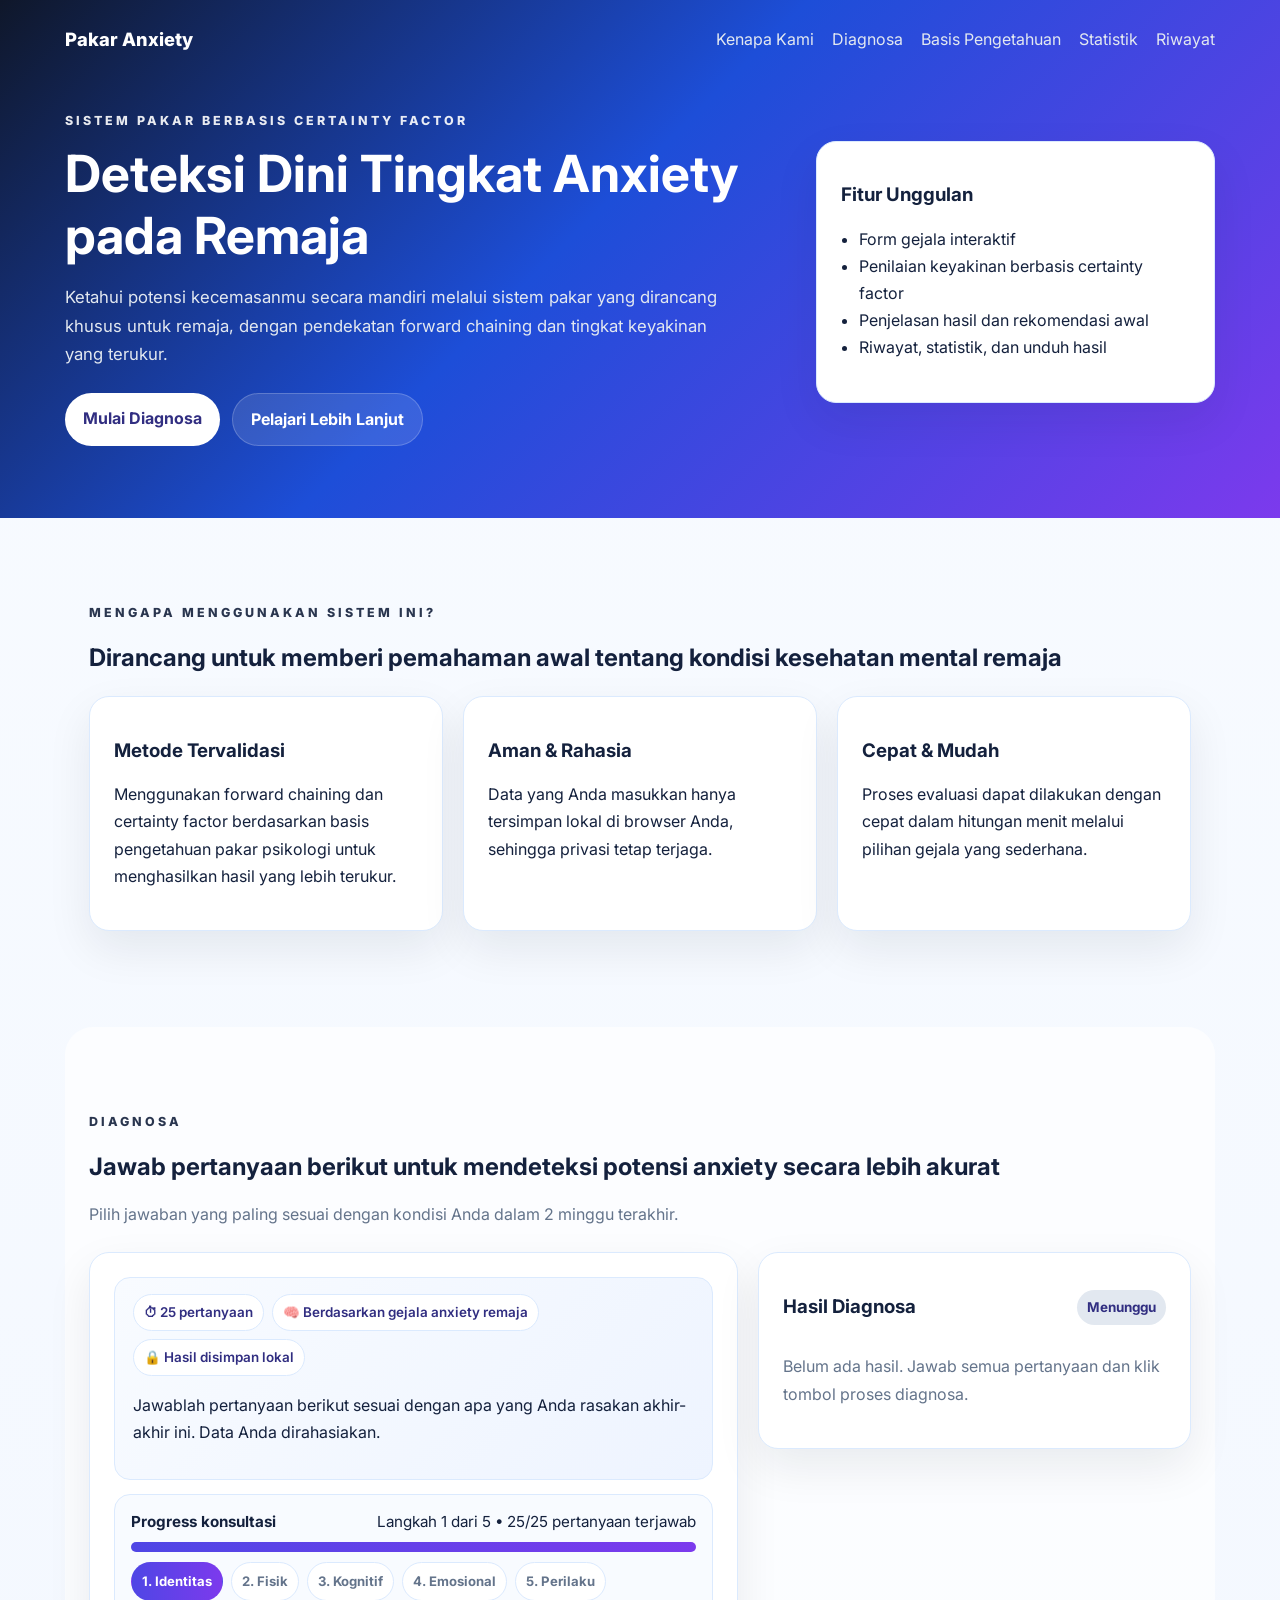
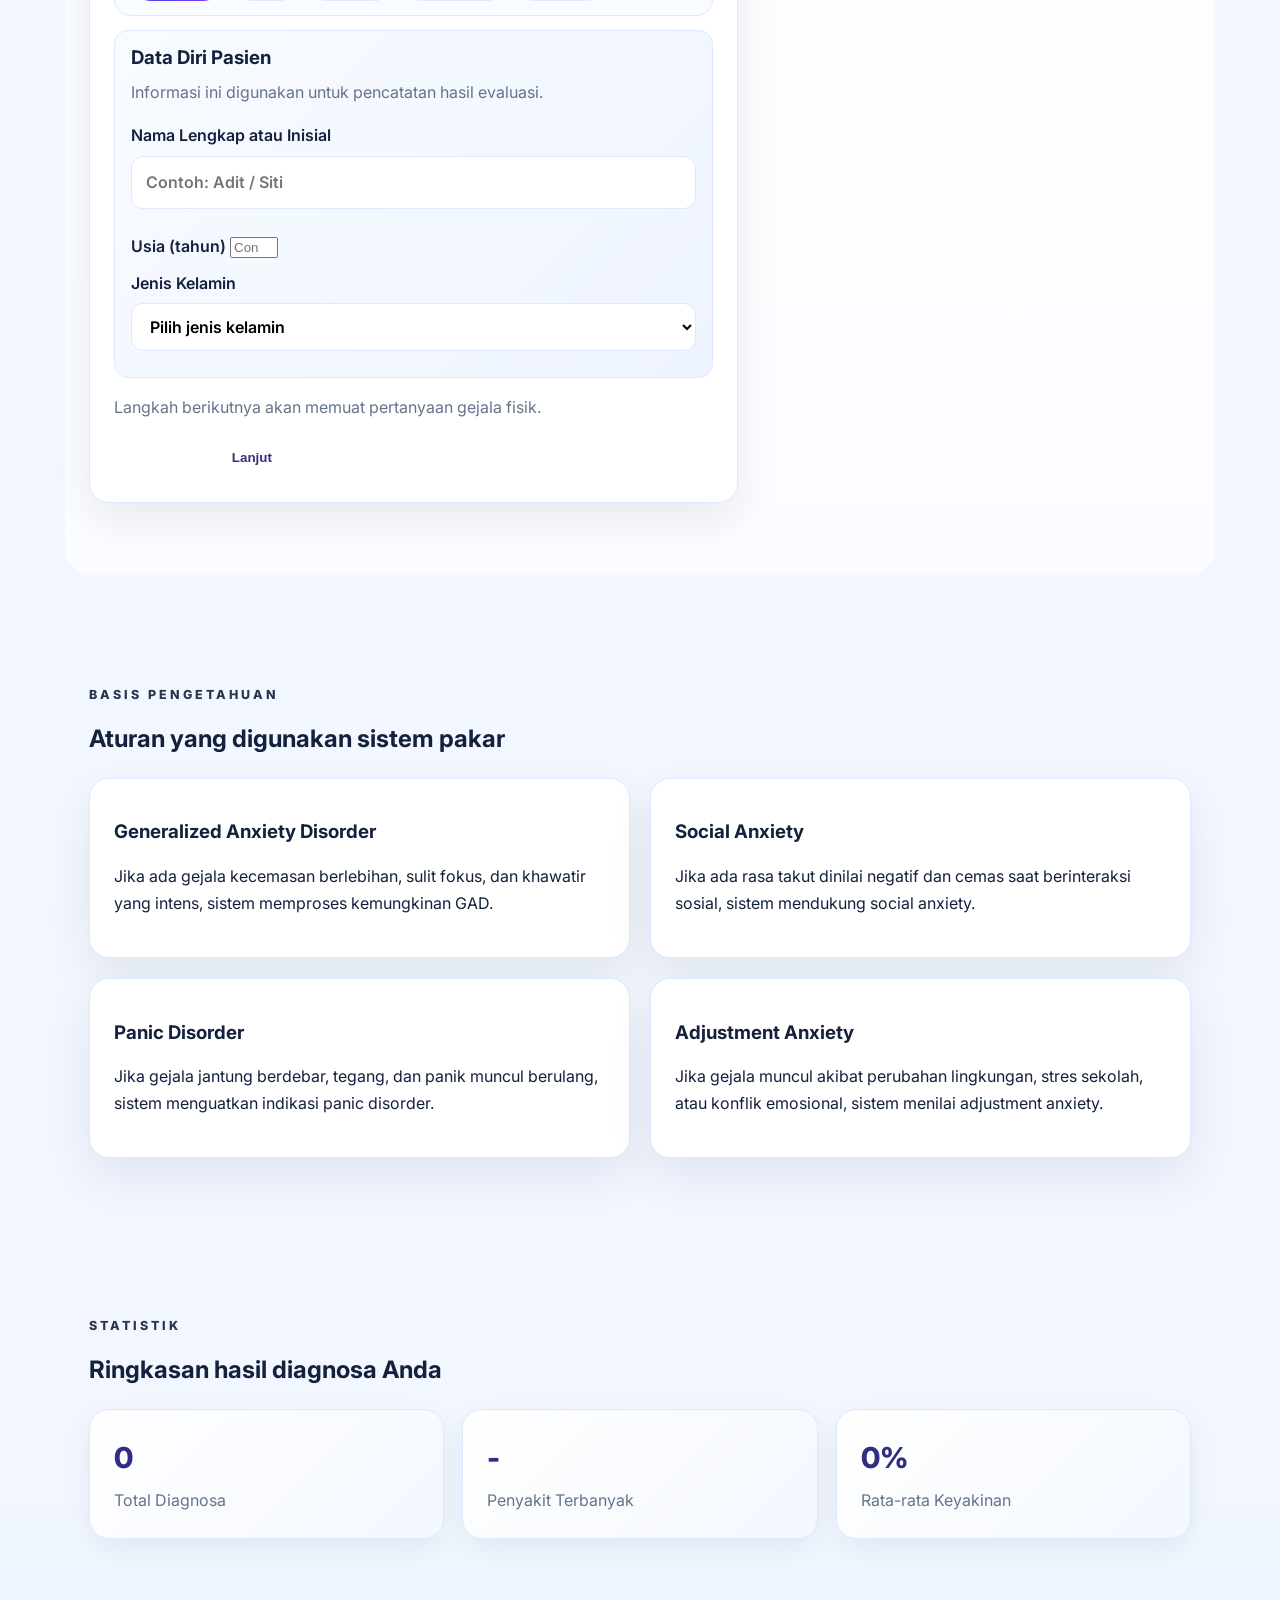
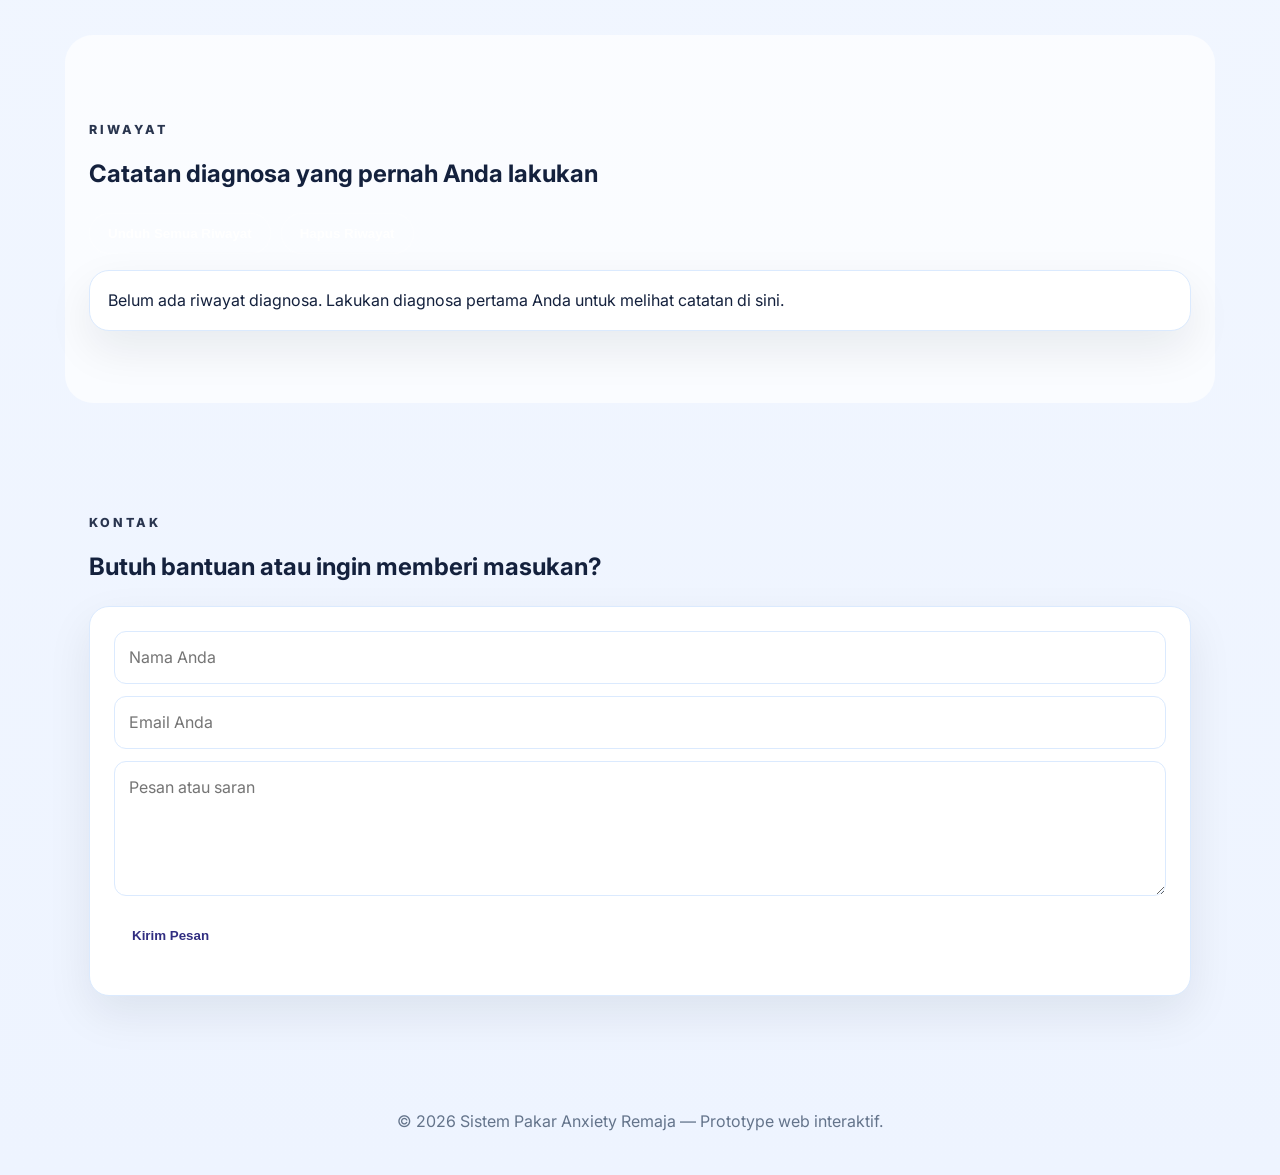
==== index.html @ 7551c137 "Initial commit for anxiety expert system" ====
<!DOCTYPE html>
<html lang="id">
  <head>
    <meta charset="UTF-8" />
    <meta name="viewport" content="width=device-width, initial-scale=1.0" />
    <title>Deteksi Dini Tingkat Anxiety pada Remaja</title>
    <meta name="description" content="Sistem pakar untuk mendeteksi dini tingkat anxiety pada remaja dengan metode certainty factor dan forward chaining." />
    <link rel="preconnect" href="https://fonts.googleapis.com" />
    <link rel="preconnect" href="https://fonts.gstatic.com" crossorigin />
    <link href="https://fonts.googleapis.com/css2?family=Inter:wght@400;500;600;700;800&display=swap" rel="stylesheet" />
    <link rel="stylesheet" href="styles.css" />
  </head>
  <body>
    <header class="hero">
      <nav class="navbar">
        <a href="#home" class="brand">Pakar Anxiety</a>
        <div class="nav-links">
          <a href="#about">Kenapa Kami</a>
          <a href="#diagnosis">Diagnosa</a>
          <a href="#knowledge">Basis Pengetahuan</a>
          <a href="#statistics">Statistik</a>
          <a href="#history">Riwayat</a>
        </div>
      </nav>

      <section id="home" class="hero-content">
        <div>
          <p class="eyebrow">Sistem Pakar Berbasis Certainty Factor</p>
          <h1>Deteksi Dini Tingkat Anxiety pada Remaja</h1>
          <p class="hero-text">
            Ketahui potensi kecemasanmu secara mandiri melalui sistem pakar yang dirancang khusus untuk remaja, dengan pendekatan forward chaining dan tingkat keyakinan yang terukur.
          </p>
          <div class="hero-actions">
            <a href="#diagnosis" class="btn btn-primary">Mulai Diagnosa</a>
            <a href="#knowledge" class="btn btn-secondary">Pelajari Lebih Lanjut</a>
          </div>
        </div>
        <div class="hero-card">
          <h3>Fitur Unggulan</h3>
          <ul>
            <li>Form gejala interaktif</li>
            <li>Penilaian keyakinan berbasis certainty factor</li>
            <li>Penjelasan hasil dan rekomendasi awal</li>
            <li>Riwayat, statistik, dan unduh hasil</li>
          </ul>
        </div>
      </section>
    </header>

    <main>
      <section id="about" class="section">
        <div class="section-heading">
          <p class="eyebrow">Mengapa Menggunakan Sistem Ini?</p>
          <h2>Dirancang untuk memberi pemahaman awal tentang kondisi kesehatan mental remaja</h2>
        </div>
        <div class="card-grid">
          <article class="info-card">
            <h3>Metode Tervalidasi</h3>
            <p>Menggunakan forward chaining dan certainty factor berdasarkan basis pengetahuan pakar psikologi untuk menghasilkan hasil yang lebih terukur.</p>
          </article>
          <article class="info-card">
            <h3>Aman & Rahasia</h3>
            <p>Data yang Anda masukkan hanya tersimpan lokal di browser Anda, sehingga privasi tetap terjaga.</p>
          </article>
          <article class="info-card">
            <h3>Cepat & Mudah</h3>
            <p>Proses evaluasi dapat dilakukan dengan cepat dalam hitungan menit melalui pilihan gejala yang sederhana.</p>
          </article>
        </div>
      </section>

      <section id="diagnosis" class="section alt-section">
        <div class="section-heading">
          <p class="eyebrow">Diagnosa</p>
          <h2>Jawab pertanyaan berikut untuk mendeteksi potensi anxiety secara lebih akurat</h2>
          <p class="section-subtitle">Pilih jawaban yang paling sesuai dengan kondisi Anda dalam 2 minggu terakhir.</p>
        </div>
        <div class="diagnosis-layout">
          <form id="diagnosisForm" class="diagnosis-card">
            <div class="consultation-intro">
              <div class="consultation-badges">
                <span>⏱ 25 pertanyaan</span>
                <span>🧠 Berdasarkan gejala anxiety remaja</span>
                <span>🔒 Hasil disimpan lokal</span>
              </div>
              <p>Jawablah pertanyaan berikut sesuai dengan apa yang Anda rasakan akhir-akhir ini. Data Anda dirahasiakan.</p>
            </div>

            <div class="progress-card">
              <div class="progress-head">
                <strong>Progress konsultasi</strong>
                <span id="progressLabel">Langkah 1/5 • 0/25 pertanyaan terjawab</span>
              </div>
              <div class="progress-bar">
                <div id="progressBar" class="progress-fill"></div>
              </div>
              <div class="stepper" role="tablist" aria-label="Tahap konsultasi">
                <div class="step-pill active" data-step-pill="0">1. Identitas</div>
                <div class="step-pill" data-step-pill="1">2. Fisik</div>
                <div class="step-pill" data-step-pill="2">3. Kognitif</div>
                <div class="step-pill" data-step-pill="3">4. Emosional</div>
                <div class="step-pill" data-step-pill="4">5. Perilaku</div>
              </div>
            </div>

            <div class="wizard-step active" data-step="0">
              <div class="identity-card">
                <h3>Data Diri Pasien</h3>
                <p class="section-subtitle">Informasi ini digunakan untuk pencatatan hasil evaluasi.</p>
                <label>
                  Nama Lengkap atau Inisial
                  <input type="text" id="patientName" placeholder="Contoh: Adit / Siti" required />
                </label>
                <label>
                  Usia (tahun)
                  <input type="number" id="patientAge" min="12" max="20" placeholder="Contoh: 16" required />
                </label>
                <label>
                  Jenis Kelamin
                  <select id="patientGender">
                    <option value="">Pilih jenis kelamin</option>
                    <option value="Laki-laki">Laki-laki</option>
                    <option value="Perempuan">Perempuan</option>
                    <option value="Lainnya">Lainnya</option>
                  </select>
                </label>
              </div>
              <p class="section-subtitle">Langkah berikutnya akan memuat pertanyaan gejala fisik.</p>
            </div>

            <div class="wizard-step" data-step="1">
              <div class="form-group">
                <div class="question-section">
                  <div class="step-header">
                    <h4>Bagian 1: Fisik</h4>
                    <p>Seberapa sering/yakin Anda merasakan gejala-gejala berikut?</p>
                  </div>

                  <div class="question-card">
                    <p>1. Jantung berdetak cepat atau berdebar.</p>
                    <div class="scale">
                      <label><input type="radio" name="q1" value="0" checked /> Tidak</label>
                      <label><input type="radio" name="q1" value="1" /> Sangat Tidak Yakin</label>
                      <label><input type="radio" name="q1" value="2" /> Tidak Yakin</label>
                      <label><input type="radio" name="q1" value="3" /> Yakin</label>
                      <label><input type="radio" name="q1" value="4" /> Sangat Yakin</label>
                      <label><input type="radio" name="q1" value="5" /> Pasti</label>
                    </div>
                  </div>

                  <div class="question-card">
                    <p>2. Keringat berlebih.</p>
                    <div class="scale">
                      <label><input type="radio" name="q2" value="0" checked /> Tidak</label>
                      <label><input type="radio" name="q2" value="1" /> Sangat Tidak Yakin</label>
                      <label><input type="radio" name="q2" value="2" /> Tidak Yakin</label>
                      <label><input type="radio" name="q2" value="3" /> Yakin</label>
                      <label><input type="radio" name="q2" value="4" /> Sangat Yakin</label>
                      <label><input type="radio" name="q2" value="5" /> Pasti</label>
                    </div>
                  </div>

                  <div class="question-card">
                    <p>3. Gemetar atau tremor.</p>
                    <div class="scale">
                      <label><input type="radio" name="q3" value="0" checked /> Tidak</label>
                      <label><input type="radio" name="q3" value="1" /> Sangat Tidak Yakin</label>
                      <label><input type="radio" name="q3" value="2" /> Tidak Yakin</label>
                      <label><input type="radio" name="q3" value="3" /> Yakin</label>
                      <label><input type="radio" name="q3" value="4" /> Sangat Yakin</label>
                      <label><input type="radio" name="q3" value="5" /> Pasti</label>
                    </div>
                  </div>

                  <div class="question-card">
                    <p>4. Sesak napas.</p>
                    <div class="scale">
                      <label><input type="radio" name="q4" value="0" checked /> Tidak</label>
                      <label><input type="radio" name="q4" value="1" /> Sangat Tidak Yakin</label>
                      <label><input type="radio" name="q4" value="2" /> Tidak Yakin</label>
                      <label><input type="radio" name="q4" value="3" /> Yakin</label>
                      <label><input type="radio" name="q4" value="4" /> Sangat Yakin</label>
                      <label><input type="radio" name="q4" value="5" /> Pasti</label>
                    </div>
                  </div>

                  <div class="question-card">
                    <p>5. Pusing atau sakit kepala.</p>
                    <div class="scale">
                      <label><input type="radio" name="q5" value="0" checked /> Tidak</label>
                      <label><input type="radio" name="q5" value="1" /> Sangat Tidak Yakin</label>
                      <label><input type="radio" name="q5" value="2" /> Tidak Yakin</label>
                      <label><input type="radio" name="q5" value="3" /> Yakin</label>
                      <label><input type="radio" name="q5" value="4" /> Sangat Yakin</label>
                      <label><input type="radio" name="q5" value="5" /> Pasti</label>
                    </div>
                  </div>

                  <div class="question-card">
                    <p>6. Mual atau gangguan perut.</p>
                    <div class="scale">
                      <label><input type="radio" name="q6" value="0" checked /> Tidak</label>
                      <label><input type="radio" name="q6" value="1" /> Sangat Tidak Yakin</label>
                      <label><input type="radio" name="q6" value="2" /> Tidak Yakin</label>
                      <label><input type="radio" name="q6" value="3" /> Yakin</label>
                      <label><input type="radio" name="q6" value="4" /> Sangat Yakin</label>
                      <label><input type="radio" name="q6" value="5" /> Pasti</label>
                    </div>
                  </div>

                  <div class="question-card">
                    <p>7. Otot tegang atau kaku.</p>
                    <div class="scale">
                      <label><input type="radio" name="q7" value="0" checked /> Tidak</label>
                      <label><input type="radio" name="q7" value="1" /> Sangat Tidak Yakin</label>
                      <label><input type="radio" name="q7" value="2" /> Tidak Yakin</label>
                      <label><input type="radio" name="q7" value="3" /> Yakin</label>
                      <label><input type="radio" name="q7" value="4" /> Sangat Yakin</label>
                      <label><input type="radio" name="q7" value="5" /> Pasti</label>
                    </div>
                  </div>

                  <div class="question-card">
                    <p>8. Kelelahan berlebih.</p>
                    <div class="scale">
                      <label><input type="radio" name="q8" value="0" checked /> Tidak</label>
                      <label><input type="radio" name="q8" value="1" /> Sangat Tidak Yakin</label>
                      <label><input type="radio" name="q8" value="2" /> Tidak Yakin</label>
                      <label><input type="radio" name="q8" value="3" /> Yakin</label>
                      <label><input type="radio" name="q8" value="4" /> Sangat Yakin</label>
                      <label><input type="radio" name="q8" value="5" /> Pasti</label>
                    </div>
                  </div>

                  <div class="question-card">
                    <p>9. Sulit tidur (insomnia).</p>
                    <div class="scale">
                      <label><input type="radio" name="q9" value="0" checked /> Tidak</label>
                      <label><input type="radio" name="q9" value="1" /> Sangat Tidak Yakin</label>
                      <label><input type="radio" name="q9" value="2" /> Tidak Yakin</label>
                      <label><input type="radio" name="q9" value="3" /> Yakin</label>
                      <label><input type="radio" name="q9" value="4" /> Sangat Yakin</label>
                      <label><input type="radio" name="q9" value="5" /> Pasti</label>
                    </div>
                  </div>
                </div>
              </div>
            </div>

            <div class="wizard-step" data-step="2">
              <div class="form-group">
                <div class="question-section">
                  <div class="step-header">
                    <h4>Bagian 2: Kognitif</h4>
                    <p>Seberapa sering/yakin Anda merasakan gejala-gejala berikut?</p>
                  </div>

                  <div class="question-card">
                    <p>10. Khawatir berlebihan tentang berbagai hal.</p>
                    <div class="scale">
                      <label><input type="radio" name="q10" value="0" checked /> Tidak</label>
                      <label><input type="radio" name="q10" value="1" /> Sangat Tidak Yakin</label>
                      <label><input type="radio" name="q10" value="2" /> Tidak Yakin</label>
                      <label><input type="radio" name="q10" value="3" /> Yakin</label>
                      <label><input type="radio" name="q10" value="4" /> Sangat Yakin</label>
                      <label><input type="radio" name="q10" value="5" /> Pasti</label>
                    </div>
                  </div>

                  <div class="question-card">
                    <p>11. Sulit berkonsentrasi atau pikiran kosong.</p>
                    <div class="scale">
                      <label><input type="radio" name="q11" value="0" checked /> Tidak</label>
                      <label><input type="radio" name="q11" value="1" /> Sangat Tidak Yakin</label>
                      <label><input type="radio" name="q11" value="2" /> Tidak Yakin</label>
                      <label><input type="radio" name="q11" value="3" /> Yakin</label>
                      <label><input type="radio" name="q11" value="4" /> Sangat Yakin</label>
                      <label><input type="radio" name="q11" value="5" /> Pasti</label>
                    </div>
                  </div>

                  <div class="question-card">
                    <p>12. Pikiran negatif terus-menerus.</p>
                    <div class="scale">
                      <label><input type="radio" name="q12" value="0" checked /> Tidak</label>
                      <label><input type="radio" name="q12" value="1" /> Sangat Tidak Yakin</label>
                      <label><input type="radio" name="q12" value="2" /> Tidak Yakin</label>
                      <label><input type="radio" name="q12" value="3" /> Yakin</label>
                      <label><input type="radio" name="q12" value="4" /> Sangat Yakin</label>
                      <label><input type="radio" name="q12" value="5" /> Pasti</label>
                    </div>
                  </div>

                  <div class="question-card">
                    <p>13. Takut dinilai negatif oleh orang lain.</p>
                    <div class="scale">
                      <label><input type="radio" name="q13" value="0" checked /> Tidak</label>
                      <label><input type="radio" name="q13" value="1" /> Sangat Tidak Yakin</label>
                      <label><input type="radio" name="q13" value="2" /> Tidak Yakin</label>
                      <label><input type="radio" name="q13" value="3" /> Yakin</label>
                      <label><input type="radio" name="q13" value="4" /> Sangat Yakin</label>
                      <label><input type="radio" name="q13" value="5" /> Pasti</label>
                    </div>
                  </div>

                  <div class="question-card">
                    <p>14. Takut memalukan diri sendiri di depan umum.</p>
                    <div class="scale">
                      <label><input type="radio" name="q14" value="0" checked /> Tidak</label>
                      <label><input type="radio" name="q14" value="1" /> Sangat Tidak Yakin</label>
                      <label><input type="radio" name="q14" value="2" /> Tidak Yakin</label>
                      <label><input type="radio" name="q14" value="3" /> Yakin</label>
                      <label><input type="radio" name="q14" value="4" /> Sangat Yakin</label>
                      <label><input type="radio" name="q14" value="5" /> Pasti</label>
                    </div>
                  </div>

                  <div class="question-card">
                    <p>15. Pikiran tentang bencana atau malapetaka.</p>
                    <div class="scale">
                      <label><input type="radio" name="q15" value="0" checked /> Tidak</label>
                      <label><input type="radio" name="q15" value="1" /> Sangat Tidak Yakin</label>
                      <label><input type="radio" name="q15" value="2" /> Tidak Yakin</label>
                      <label><input type="radio" name="q15" value="3" /> Yakin</label>
                      <label><input type="radio" name="q15" value="4" /> Sangat Yakin</label>
                      <label><input type="radio" name="q15" value="5" /> Pasti</label>
                    </div>
                  </div>

                  <div class="question-card">
                    <p>16. Perasaan tidak nyata atau terpisah dari lingkungan.</p>
                    <div class="scale">
                      <label><input type="radio" name="q16" value="0" checked /> Tidak</label>
                      <label><input type="radio" name="q16" value="1" /> Sangat Tidak Yakin</label>
                      <label><input type="radio" name="q16" value="2" /> Tidak Yakin</label>
                      <label><input type="radio" name="q16" value="3" /> Yakin</label>
                      <label><input type="radio" name="q16" value="4" /> Sangat Yakin</label>
                      <label><input type="radio" name="q16" value="5" /> Pasti</label>
                    </div>
                  </div>
                </div>
              </div>
            </div>

            <div class="wizard-step" data-step="3">
              <div class="form-group">
                <div class="question-section">
                  <div class="step-header">
                    <h4>Bagian 3: Emosional</h4>
                    <p>Seberapa sering/yakin Anda merasakan gejala-gejala berikut?</p>
                  </div>

                  <div class="question-card">
                    <p>17. Mudah marah atau sangat sensitif.</p>
                    <div class="scale">
                      <label><input type="radio" name="q17" value="0" checked /> Tidak</label>
                      <label><input type="radio" name="q17" value="1" /> Sangat Tidak Yakin</label>
                      <label><input type="radio" name="q17" value="2" /> Tidak Yakin</label>
                      <label><input type="radio" name="q17" value="3" /> Yakin</label>
                      <label><input type="radio" name="q17" value="4" /> Sangat Yakin</label>
                      <label><input type="radio" name="q17" value="5" /> Pasti</label>
                    </div>
                  </div>

                  <div class="question-card">
                    <p>18. Perasaan cemas yang intens secara tiba-tiba.</p>
                    <div class="scale">
                      <label><input type="radio" name="q18" value="0" checked /> Tidak</label>
                      <label><input type="radio" name="q18" value="1" /> Sangat Tidak Yakin</label>
                      <label><input type="radio" name="q18" value="2" /> Tidak Yakin</label>
                      <label><input type="radio" name="q18" value="3" /> Yakin</label>
                      <label><input type="radio" name="q18" value="4" /> Sangat Yakin</label>
                      <label><input type="radio" name="q18" value="5" /> Pasti</label>
                    </div>
                  </div>

                  <div class="question-card">
                    <p>19. Takut kehilangan kendali.</p>
                    <div class="scale">
                      <label><input type="radio" name="q19" value="0" checked /> Tidak</label>
                      <label><input type="radio" name="q19" value="1" /> Sangat Tidak Yakin</label>
                      <label><input type="radio" name="q19" value="2" /> Tidak Yakin</label>
                      <label><input type="radio" name="q19" value="3" /> Yakin</label>
                      <label><input type="radio" name="q19" value="4" /> Sangat Yakin</label>
                      <label><input type="radio" name="q19" value="5" /> Pasti</label>
                    </div>
                  </div>

                  <div class="question-card">
                    <p>20. Takut mati mendadak.</p>
                    <div class="scale">
                      <label><input type="radio" name="q20" value="0" checked /> Tidak</label>
                      <label><input type="radio" name="q20" value="1" /> Sangat Tidak Yakin</label>
                      <label><input type="radio" name="q20" value="2" /> Tidak Yakin</label>
                      <label><input type="radio" name="q20" value="3" /> Yakin</label>
                      <label><input type="radio" name="q20" value="4" /> Sangat Yakin</label>
                      <label><input type="radio" name="q20" value="5" /> Pasti</label>
                    </div>
                  </div>
                </div>
              </div>
            </div>

            <div class="wizard-step" data-step="4">
              <div class="form-group">
                <div class="question-section">
                  <div class="step-header">
                    <h4>Bagian 4: Perilaku</h4>
                    <p>Seberapa sering/yakin Anda merasakan gejala-gejala berikut?</p>
                  </div>

                  <div class="question-card">
                    <p>21. Menghindari situasi sosial.</p>
                    <div class="scale">
                      <label><input type="radio" name="q21" value="0" checked /> Tidak</label>
                      <label><input type="radio" name="q21" value="1" /> Sangat Tidak Yakin</label>
                      <label><input type="radio" name="q21" value="2" /> Tidak Yakin</label>
                      <label><input type="radio" name="q21" value="3" /> Yakin</label>
                      <label><input type="radio" name="q21" value="4" /> Sangat Yakin</label>
                      <label><input type="radio" name="q21" value="5" /> Pasti</label>
                    </div>
                  </div>

                  <div class="question-card">
                    <p>22. Menghindari objek atau situasi tertentu.</p>
                    <div class="scale">
                      <label><input type="radio" name="q22" value="0" checked /> Tidak</label>
                      <label><input type="radio" name="q22" value="1" /> Sangat Tidak Yakin</label>
                      <label><input type="radio" name="q22" value="2" /> Tidak Yakin</label>
                      <label><input type="radio" name="q22" value="3" /> Yakin</label>
                      <label><input type="radio" name="q22" value="4" /> Sangat Yakin</label>
                      <label><input type="radio" name="q22" value="5" /> Pasti</label>
                    </div>
                  </div>

                  <div class="question-card">
                    <p>23. Sulit berpisah dengan orang tua atau orang terdekat.</p>
                    <div class="scale">
                      <label><input type="radio" name="q23" value="0" checked /> Tidak</label>
                      <label><input type="radio" name="q23" value="1" /> Sangat Tidak Yakin</label>
                      <label><input type="radio" name="q23" value="2" /> Tidak Yakin</label>
                      <label><input type="radio" name="q23" value="3" /> Yakin</label>
                      <label><input type="radio" name="q23" value="4" /> Sangat Yakin</label>
                      <label><input type="radio" name="q23" value="5" /> Pasti</label>
                    </div>
                  </div>

                  <div class="question-card">
                    <p>24. Mencari jaminan atau kepastian berulang-ulang.</p>
                    <div class="scale">
                      <label><input type="radio" name="q24" value="0" checked /> Tidak</label>
                      <label><input type="radio" name="q24" value="1" /> Sangat Tidak Yakin</label>
                      <label><input type="radio" name="q24" value="2" /> Tidak Yakin</label>
                      <label><input type="radio" name="q24" value="3" /> Yakin</label>
                      <label><input type="radio" name="q24" value="4" /> Sangat Yakin</label>
                      <label><input type="radio" name="q24" value="5" /> Pasti</label>
                    </div>
                  </div>

                  <div class="question-card">
                    <p>25. Penurunan prestasi akademik.</p>
                    <div class="scale">
                      <label><input type="radio" name="q25" value="0" checked /> Tidak</label>
                      <label><input type="radio" name="q25" value="1" /> Sangat Tidak Yakin</label>
                      <label><input type="radio" name="q25" value="2" /> Tidak Yakin</label>
                      <label><input type="radio" name="q25" value="3" /> Yakin</label>
                      <label><input type="radio" name="q25" value="4" /> Sangat Yakin</label>
                      <label><input type="radio" name="q25" value="5" /> Pasti</label>
                    </div>
                  </div>
                </div>
              </div>
            </div>

            <div class="wizard-nav form-actions">
              <button type="button" id="prevStepBtn" class="btn btn-secondary">Kembali</button>
              <button type="button" id="nextStepBtn" class="btn btn-primary">Lanjut</button>
              <button type="submit" id="submitStepBtn" class="btn btn-primary wizard-submit">Selesai & Lihat Hasil</button>
              <button type="button" id="resetFormBtn" class="btn btn-secondary">Reset Konsultasi</button>
            </div>
          </form>

          <div id="resultPanel" class="result-card">
            <div class="result-card-header">
              <h3>Hasil Diagnosa</h3>
              <span id="resultBadge" class="status-badge">Menunggu</span>
            </div>
            <div id="resultContent">
              <p class="result-placeholder">Belum ada hasil. Jawab semua pertanyaan dan klik tombol proses diagnosa.</p>
            </div>
          </div>
        </div>
      </section>

      <section id="knowledge" class="section">
        <div class="section-heading">
          <p class="eyebrow">Basis Pengetahuan</p>
          <h2>Aturan yang digunakan sistem pakar</h2>
        </div>
        <div class="rules-list">
          <article class="rule-card">
            <h3>Generalized Anxiety Disorder</h3>
            <p>Jika ada gejala kecemasan berlebihan, sulit fokus, dan khawatir yang intens, sistem memproses kemungkinan GAD.</p>
          </article>
          <article class="rule-card">
            <h3>Social Anxiety</h3>
            <p>Jika ada rasa takut dinilai negatif dan cemas saat berinteraksi sosial, sistem mendukung social anxiety.</p>
          </article>
          <article class="rule-card">
            <h3>Panic Disorder</h3>
            <p>Jika gejala jantung berdebar, tegang, dan panik muncul berulang, sistem menguatkan indikasi panic disorder.</p>
          </article>
          <article class="rule-card">
            <h3>Adjustment Anxiety</h3>
            <p>Jika gejala muncul akibat perubahan lingkungan, stres sekolah, atau konflik emosional, sistem menilai adjustment anxiety.</p>
          </article>
        </div>
      </section>

      <section id="statistics" class="section">
        <div class="section-heading">
          <p class="eyebrow">Statistik</p>
          <h2>Ringkasan hasil diagnosa Anda</h2>
        </div>
        <div class="stats-grid">
          <div class="stat-card">
            <div id="totalDiagnoses" class="stat-number">0</div>
            <div class="stat-label">Total Diagnosa</div>
          </div>
          <div class="stat-card">
            <div id="mostCommonDisease" class="stat-number">-</div>
            <div class="stat-label">Penyakit Terbanyak</div>
          </div>
          <div class="stat-card">
            <div id="avgScore" class="stat-number">0%</div>
            <div class="stat-label">Rata-rata Keyakinan</div>
          </div>
        </div>
      </section>

      <section id="history" class="section alt-section">
        <div class="section-heading">
          <p class="eyebrow">Riwayat</p>
          <h2>Catatan diagnosa yang pernah Anda lakukan</h2>
        </div>
        <div class="history-toolbar">
          <button id="downloadAllBtn" type="button" class="btn btn-secondary">Unduh Semua Riwayat</button>
          <button id="clearHistoryBtn" type="button" class="btn btn-secondary">Hapus Riwayat</button>
        </div>
        <div id="historyList" class="history-list"></div>
      </section>

      <section id="contact" class="section">
        <div class="section-heading">
          <p class="eyebrow">Kontak</p>
          <h2>Butuh bantuan atau ingin memberi masukan?</h2>
        </div>
        <form id="contactForm" class="contact-card">
          <input type="text" placeholder="Nama Anda" required />
          <input type="email" placeholder="Email Anda" required />
          <textarea rows="4" placeholder="Pesan atau saran" required></textarea>
          <button type="submit" class="btn btn-primary">Kirim Pesan</button>
          <p id="contactMessage" class="contact-message"></p>
        </form>
      </section>
    </main>

    <footer class="footer">
      <p>© 2026 Sistem Pakar Anxiety Remaja — Prototype web interaktif.</p>
    </footer>

    <script src="script.js"></script>
  </body>
</html>
---- styles.css ----
:root {
  --bg: #f4f8ff;
  --surface: #ffffff;
  --text: #14213d;
  --muted: #64748b;
  --primary: #4f46e5;
  --primary-dark: #312e81;
  --accent: #7c3aed;
  --border: #dbeafe;
  --success: #0f766e;
}

* { box-sizing: border-box; }
body {
  margin: 0;
  font-family: 'Inter', sans-serif;
  background: linear-gradient(180deg, #f8fbff 0%, #eef4ff 100%);
  color: var(--text);
  line-height: 1.7;
}
a { text-decoration: none; color: inherit; }

.hero {
  background: linear-gradient(135deg, #0f172a 0%, #1d4ed8 45%, #7c3aed 100%);
  color: white;
  padding: 24px 24px 72px;
}
.navbar {
  display: flex;
  justify-content: space-between;
  align-items: center;
  max-width: 1150px;
  margin: 0 auto 42px;
}
.brand { font-size: 1.15rem; font-weight: 800; }
.nav-links { display: flex; gap: 18px; color: #e2e8f0; flex-wrap: wrap; }

.hero-content {
  display: grid;
  grid-template-columns: 1.55fr 0.85fr;
  gap: 24px;
  max-width: 1150px;
  margin: 0 auto;
  align-items: center;
}
.eyebrow {
  text-transform: uppercase;
  letter-spacing: 0.24em;
  font-size: 0.78rem;
  font-weight: 800;
  opacity: 0.9;
}
h1, h2, h3 { line-height: 1.2; }
h1 { font-size: clamp(2rem, 4vw, 3.2rem); margin: 8px 0 16px; }
.hero-text { font-size: 1.05rem; max-width: 680px; color: #e2e8f0; }
.hero-actions { display: flex; gap: 12px; margin-top: 24px; flex-wrap: wrap; }
.btn {
  display: inline-block;
  padding: 12px 18px;
  border-radius: 999px;
  font-weight: 700;
  cursor: pointer;
  border: none;
  transition: transform 0.2s ease, box-shadow 0.2s ease;
}
.btn:hover { transform: translateY(-2px); }
.btn-primary { background: white; color: var(--primary-dark); }
.btn-secondary { background: rgba(255,255,255,0.12); color: white; border: 1px solid rgba(255,255,255,0.2); }

.hero-card, .info-card, .rule-card, .diagnosis-card, .result-card, .contact-card, .history-item {
  background: var(--surface);
  border-radius: 20px;
  box-shadow: 0 18px 45px rgba(15, 23, 42, 0.08);
  border: 1px solid var(--border);
}
.hero-card { padding: 24px; color: var(--text); }
.hero-card ul { padding-left: 18px; }

.section { max-width: 1150px; margin: 0 auto; padding: 72px 24px; }
.alt-section { background: rgba(255,255,255,0.7); border-radius: 28px; margin: 24px auto; }
.section-heading { margin-bottom: 24px; }
.section-subtitle { color: var(--muted); margin-top: 6px; }
.card-grid { display: grid; grid-template-columns: repeat(3, minmax(0, 1fr)); gap: 20px; }
.info-card, .rule-card { padding: 24px; }
.rules-list { display: grid; grid-template-columns: repeat(2, minmax(0, 1fr)); gap: 20px; }
.diagnosis-layout { display: grid; grid-template-columns: 1.2fr 0.8fr; gap: 20px; align-items: start; }
.diagnosis-card, .result-card, .contact-card { padding: 24px; }
.form-group { display: grid; gap: 14px; margin-bottom: 18px; }
.identity-card {
  padding: 16px;
  border: 1px solid var(--border);
  border-radius: 14px;
  background: linear-gradient(135deg, #f8fbff, #eef4ff);
  margin-bottom: 16px;
}

.identity-card h3 {
  margin-top: 0;
  margin-bottom: 10px;
}

.identity-card label {
  display: block;
  font-weight: 600;
  margin-bottom: 10px;
}

.identity-card input,
.identity-card select {
  margin-top: 6px;
  margin-bottom: 0;
}

.identity-card select {
  width: 100%;
  border: 1px solid var(--border);
  border-radius: 12px;
  padding: 12px 14px;
  font: inherit;
  background: white;
}

.step-header {
  margin-bottom: 10px;
}

.step-header h4 {
  margin: 0 0 4px;
}

.step-header p {
  margin: 0;
  color: var(--muted);
}

.consultation-intro {
  padding: 16px 18px;
  border-radius: 16px;
  background: linear-gradient(135deg, #f8fbff, #eef4ff);
  border: 1px solid var(--border);
  margin-bottom: 14px;
}
.consultation-badges {
  display: flex;
  flex-wrap: wrap;
  gap: 8px;
  margin-bottom: 8px;
}
.consultation-badges span {
  padding: 6px 10px;
  border-radius: 999px;
  background: white;
  border: 1px solid var(--border);
  font-size: 0.84rem;
  font-weight: 600;
  color: var(--primary-dark);
}
.progress-card {
  padding: 14px 16px;
  border-radius: 16px;
  background: #f8fbff;
  border: 1px solid var(--border);
  margin-bottom: 14px;
}
.progress-head {
  display: flex;
  justify-content: space-between;
  gap: 12px;
  margin-bottom: 8px;
  font-size: 0.95rem;
}
.progress-bar {
  width: 100%;
  height: 10px;
  background: #e2e8f0;
  border-radius: 999px;
  overflow: hidden;
}
.progress-fill {
  width: 0%;
  height: 100%;
  background: linear-gradient(90deg, var(--primary), var(--accent));
  transition: width 0.2s ease;
}
.stepper {
  display: flex;
  flex-wrap: wrap;
  gap: 8px;
  margin-top: 10px;
}
.step-pill {
  padding: 7px 10px;
  border-radius: 999px;
  background: white;
  border: 1px solid var(--border);
  font-size: 0.82rem;
  font-weight: 700;
  color: var(--muted);
}
.step-pill.active {
  background: linear-gradient(90deg, var(--primary), var(--accent));
  color: white;
  border-color: transparent;
}
.wizard-step {
  display: none;
}
.wizard-step.active {
  display: block;
}
.wizard-nav {
  display: flex;
  gap: 10px;
  flex-wrap: wrap;
  margin-top: 16px;
}
.wizard-submit {
  display: none;
}
.wizard-submit.active {
  display: inline-block;
}
.question-section {
  padding: 14px 0 6px;
}
.question-section h4 {
  margin: 0 0 6px;
  color: var(--primary-dark);
}
.question-section > p {
  margin: 0 0 12px;
  color: var(--muted);
}
.question-card {
  padding: 14px 14px 12px;
  border: 1px solid var(--border);
  border-radius: 14px;
  background: #f8fbff;
  margin-bottom: 12px;
}
.question-card p { margin: 0 0 10px; font-weight: 600; }
.scale { display: flex; flex-wrap: wrap; gap: 8px; }
.form-actions { display: flex; gap: 10px; flex-wrap: wrap; margin-top: 6px; }
.scale label {
  display: flex;
  align-items: center;
  gap: 6px;
  padding: 8px 10px;
  border-radius: 999px;
  background: white;
  border: 1px solid var(--border);
  font-size: 0.95rem;
}
input[type='text'], input[type='email'], textarea {
  width: 100%;
  border: 1px solid var(--border);
  border-radius: 12px;
  padding: 12px 14px;
  font: inherit;
  margin-bottom: 12px;
}
.result-card-header {
  display: flex;
  justify-content: space-between;
  align-items: center;
  gap: 12px;
  margin-bottom: 12px;
}
.result-summary {
  background: linear-gradient(135deg, #f8fbff, #eef4ff);
  border: 1px solid var(--border);
  border-radius: 16px;
  padding: 16px;
  margin-bottom: 14px;
}
.result-highlight {
  display: flex;
  justify-content: space-between;
  gap: 12px;
  align-items: center;
  margin-bottom: 12px;
}
.result-title {
  margin: 0;
  font-size: 1.05rem;
  font-weight: 800;
  color: var(--primary-dark);
}
.result-subtitle {
  margin: 4px 0 0;
  color: var(--muted);
  font-size: 0.95rem;
}
.result-metrics {
  display: grid;
  grid-template-columns: repeat(3, minmax(0, 1fr));
  gap: 10px;
}
.metric-pill {
  padding: 10px 12px;
  border-radius: 12px;
  background: white;
  border: 1px solid var(--border);
}
.metric-pill span {
  display: block;
  font-size: 0.76rem;
  text-transform: uppercase;
  letter-spacing: 0.08em;
  color: var(--muted);
  margin-bottom: 4px;
}
.metric-pill strong {
  font-size: 0.95rem;
  color: var(--primary-dark);
}
.result-section {
  margin-bottom: 14px;
}
.result-section h4 {
  margin: 0 0 8px;
  color: var(--primary-dark);
}
.result-section p {
  margin: 0;
  color: var(--text);
}
.result-meter {
  margin: 12px 0 16px;
  padding: 12px 14px;
  border-radius: 14px;
  background: white;
  border: 1px solid var(--border);
}
.result-meter-bar {
  height: 10px;
  border-radius: 999px;
  background: #e2e8f0;
  overflow: hidden;
  margin-top: 8px;
}
.result-meter-fill {
  height: 100%;
  border-radius: inherit;
  background: linear-gradient(90deg, var(--primary), var(--accent));
}
.result-recommendation {
  margin-bottom: 6px;
}
.status-badge {
  display: inline-block;
  padding: 6px 10px;
  border-radius: 999px;
  background: #e2e8f0;
  color: var(--primary-dark);
  font-size: 0.84rem;
  font-weight: 700;
}
.status-badge-warning { background: #fef3c7; color: #92400e; }
.status-badge-danger { background: #fee2e2; color: #b91c1c; }
.status-badge-success { background: #dcfce7; color: #166534; }
.result-placeholder { color: var(--muted); }
.result-title { color: var(--primary-dark); margin-bottom: 8px; }
.result-score { font-size: 1.5rem; font-weight: 800; color: var(--accent); }
.result-list, .recommendation-list { padding-left: 18px; }
.result-actions { margin-top: 16px; }
.stats-grid { display: grid; grid-template-columns: repeat(3, minmax(0, 1fr)); gap: 18px; }
.stat-card {
  padding: 24px;
  border-radius: 20px;
  background: linear-gradient(135deg, #ffffff, #f3f7ff);
  border: 1px solid var(--border);
  box-shadow: 0 12px 30px rgba(15, 23, 42, 0.06);
}
.stat-number { font-size: 1.8rem; font-weight: 800; color: var(--primary-dark); }
.stat-label { color: var(--muted); margin-top: 4px; }
.history-toolbar { display: flex; gap: 10px; flex-wrap: wrap; margin-bottom: 16px; }
.history-list { display: grid; gap: 12px; }
.history-item { padding: 16px 18px; }
.history-item strong { color: var(--primary-dark); }
.history-meta { display: flex; justify-content: space-between; gap: 12px; flex-wrap: wrap; margin-bottom: 6px; }
.history-actions { margin-top: 10px; }
.btn-small { padding: 8px 12px; font-size: 0.92rem; }
.contact-message { margin-top: 12px; color: var(--success); font-weight: 700; }
.footer { text-align: center; padding: 24px; color: var(--muted); }

@media (max-width: 860px) {
  .hero-content, .diagnosis-layout, .card-grid, .rules-list, .stats-grid { grid-template-columns: 1fr; }
  .navbar { flex-direction: column; gap: 12px; }
}
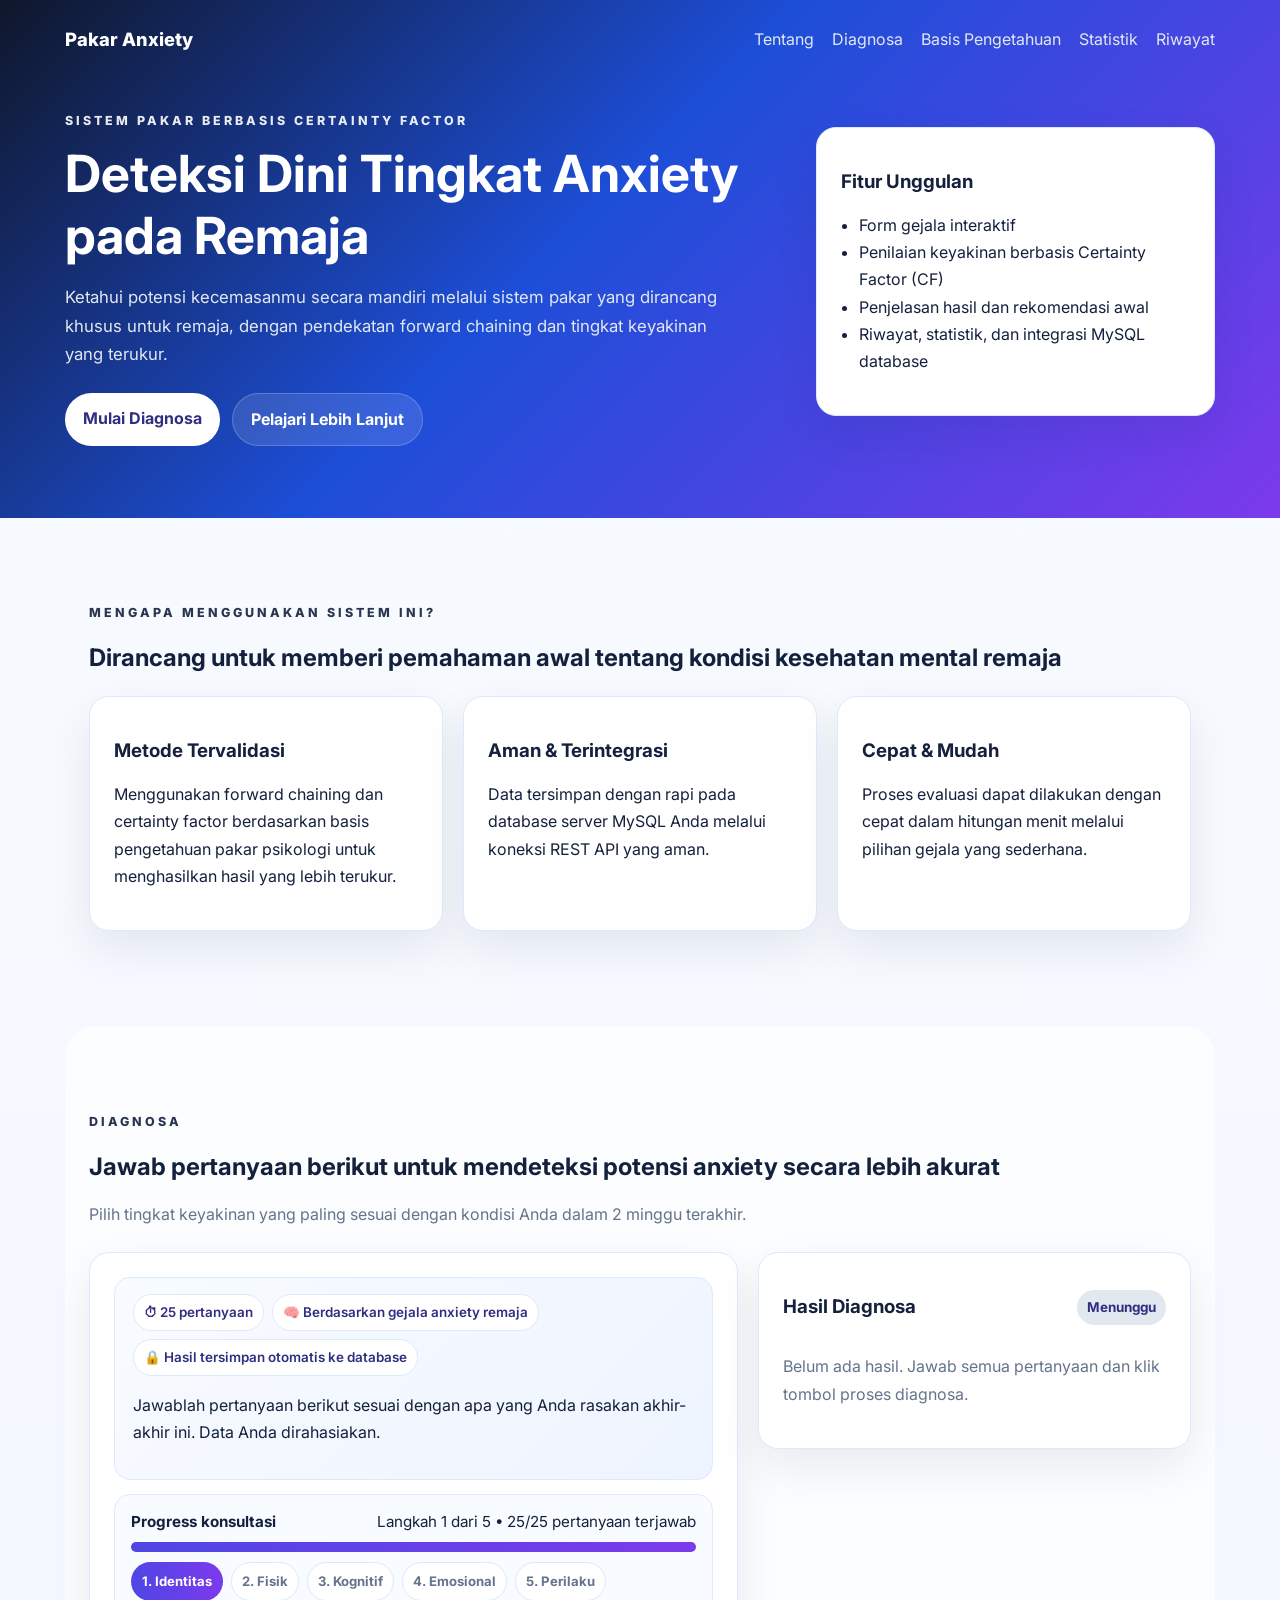
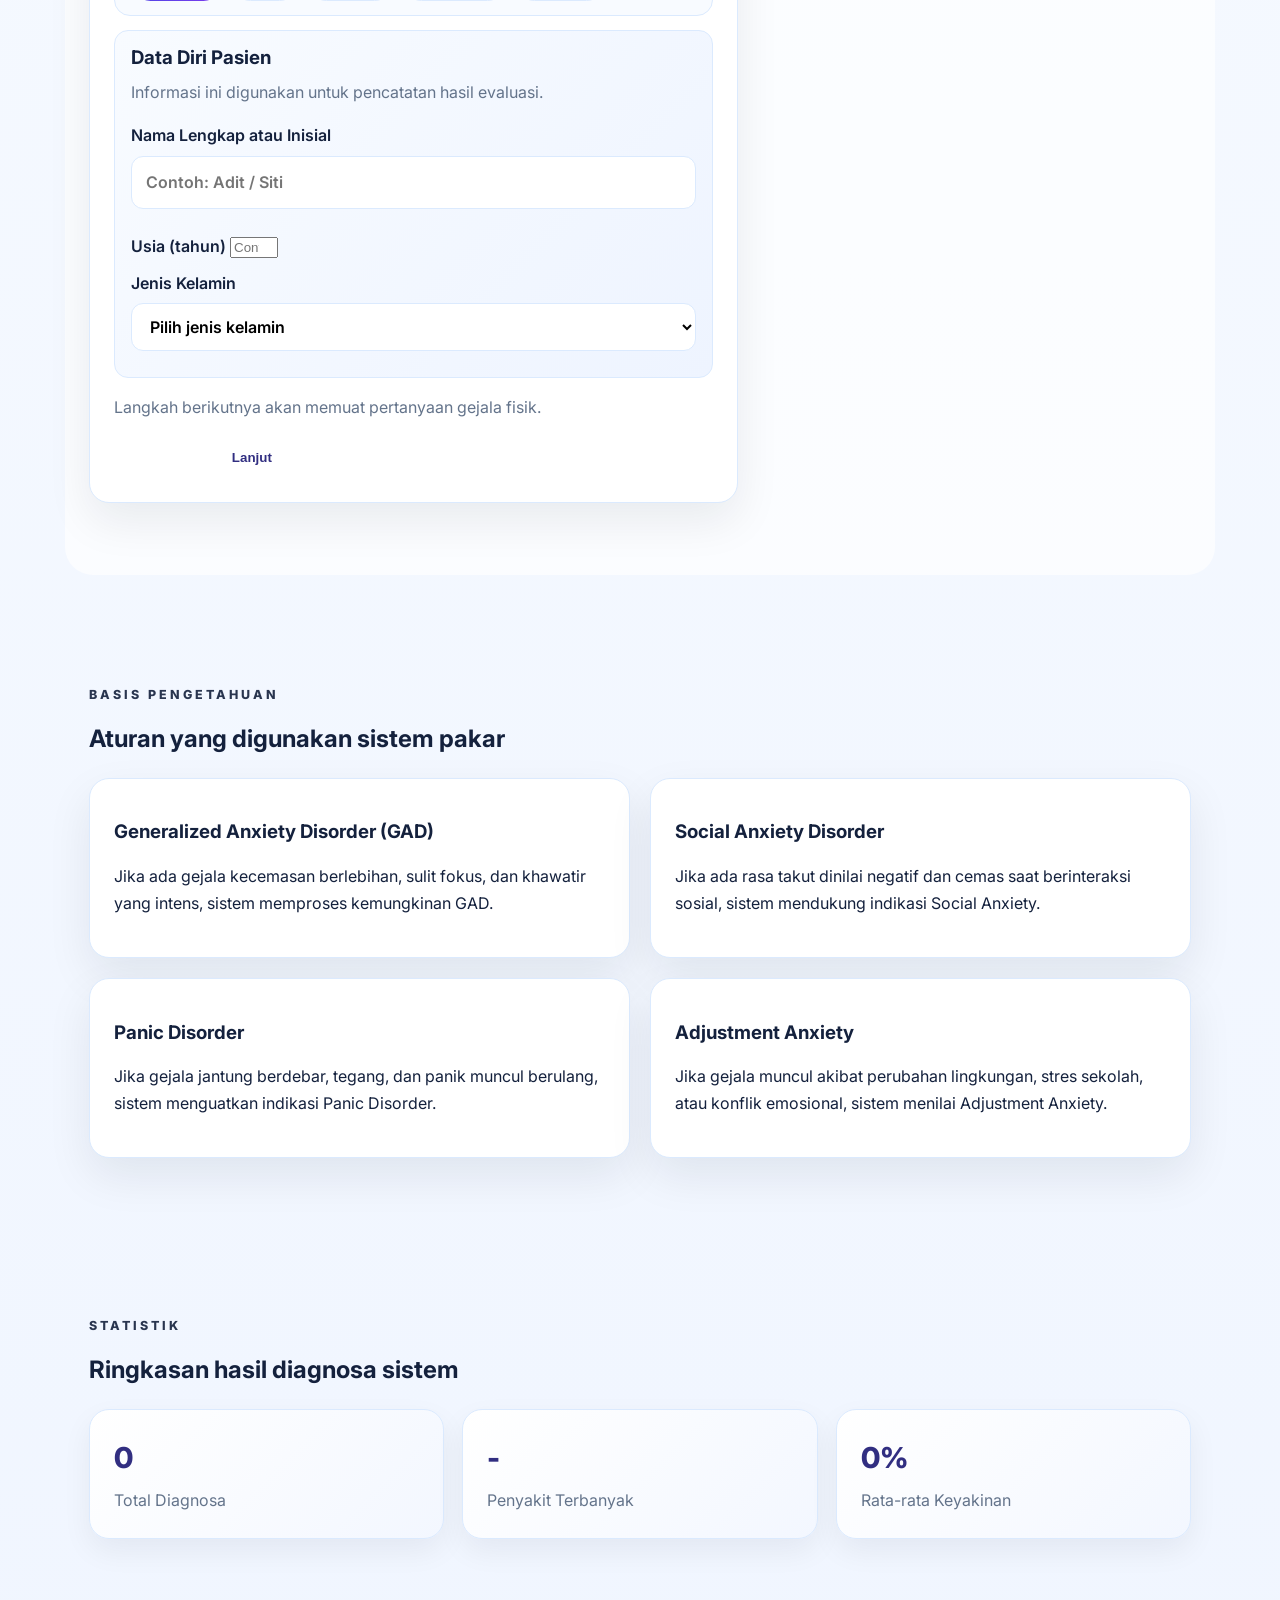
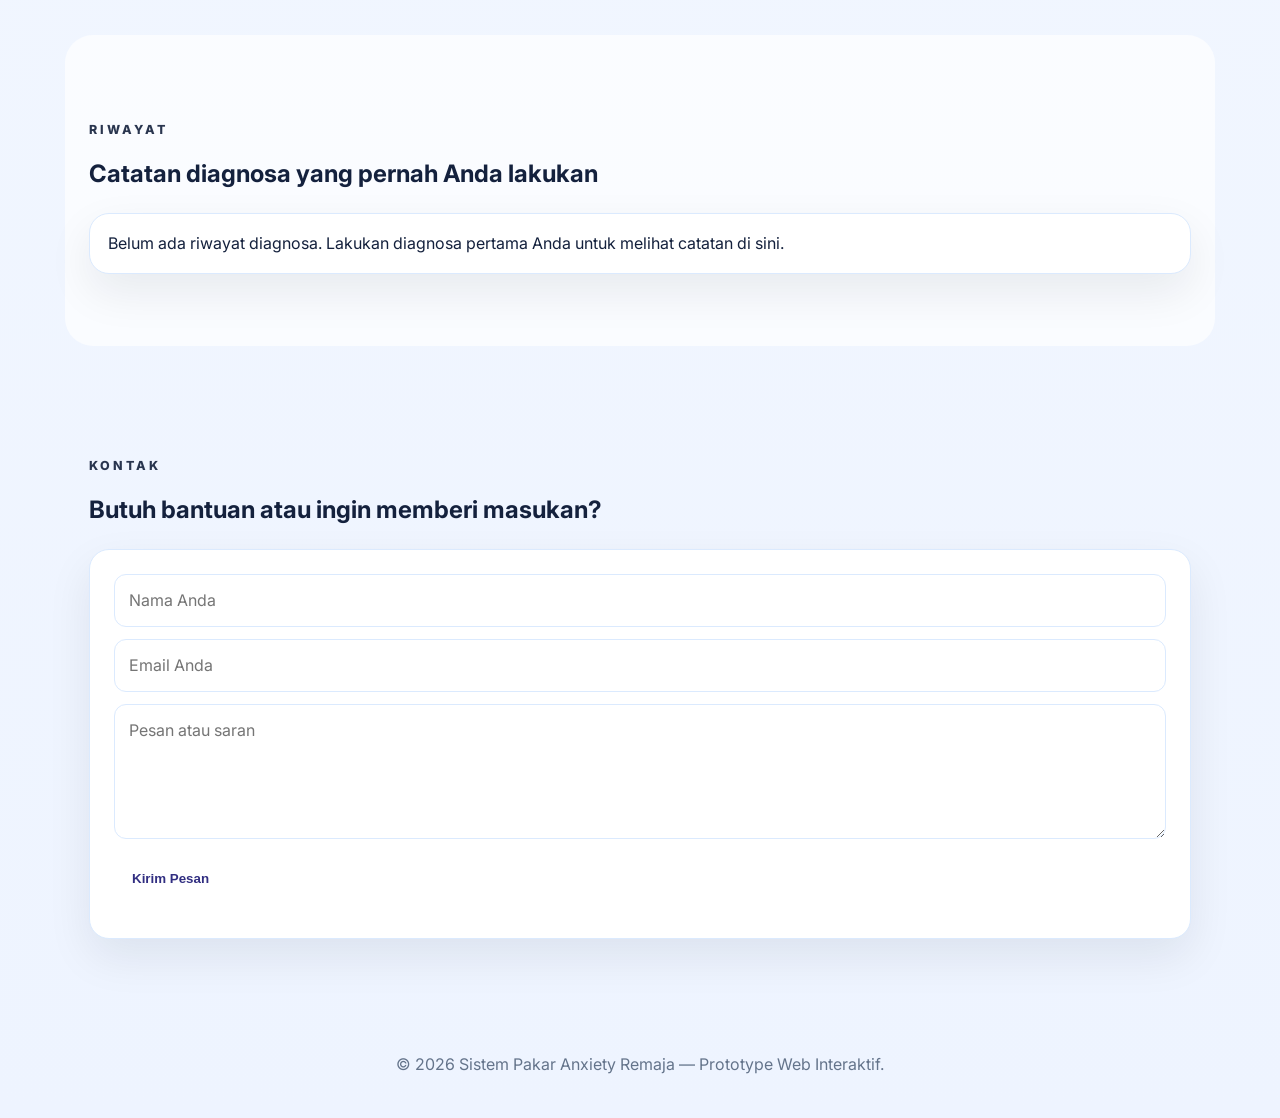
==== commit a914b006: "Add files via upload" ====
--- a/index.html
+++ b/index.html
@@ -1,574 +1,578 @@
-<!DOCTYPE html>
-<html lang="id">
-  <head>
-    <meta charset="UTF-8" />
-    <meta name="viewport" content="width=device-width, initial-scale=1.0" />
-    <title>Deteksi Dini Tingkat Anxiety pada Remaja</title>
-    <meta name="description" content="Sistem pakar untuk mendeteksi dini tingkat anxiety pada remaja dengan metode certainty factor dan forward chaining." />
-    <link rel="preconnect" href="https://fonts.googleapis.com" />
-    <link rel="preconnect" href="https://fonts.gstatic.com" crossorigin />
-    <link href="https://fonts.googleapis.com/css2?family=Inter:wght@400;500;600;700;800&display=swap" rel="stylesheet" />
-    <link rel="stylesheet" href="styles.css" />
-  </head>
-  <body>
-    <header class="hero">
-      <nav class="navbar">
-        <a href="#home" class="brand">Pakar Anxiety</a>
-        <div class="nav-links">
-          <a href="#about">Kenapa Kami</a>
-          <a href="#diagnosis">Diagnosa</a>
-          <a href="#knowledge">Basis Pengetahuan</a>
-          <a href="#statistics">Statistik</a>
-          <a href="#history">Riwayat</a>
-        </div>
-      </nav>
-
-      <section id="home" class="hero-content">
-        <div>
-          <p class="eyebrow">Sistem Pakar Berbasis Certainty Factor</p>
-          <h1>Deteksi Dini Tingkat Anxiety pada Remaja</h1>
-          <p class="hero-text">
-            Ketahui potensi kecemasanmu secara mandiri melalui sistem pakar yang dirancang khusus untuk remaja, dengan pendekatan forward chaining dan tingkat keyakinan yang terukur.
-          </p>
-          <div class="hero-actions">
-            <a href="#diagnosis" class="btn btn-primary">Mulai Diagnosa</a>
-            <a href="#knowledge" class="btn btn-secondary">Pelajari Lebih Lanjut</a>
-          </div>
-        </div>
-        <div class="hero-card">
-          <h3>Fitur Unggulan</h3>
-          <ul>
-            <li>Form gejala interaktif</li>
-            <li>Penilaian keyakinan berbasis certainty factor</li>
-            <li>Penjelasan hasil dan rekomendasi awal</li>
-            <li>Riwayat, statistik, dan unduh hasil</li>
-          </ul>
-        </div>
-      </section>
-    </header>
-
-    <main>
-      <section id="about" class="section">
-        <div class="section-heading">
-          <p class="eyebrow">Mengapa Menggunakan Sistem Ini?</p>
-          <h2>Dirancang untuk memberi pemahaman awal tentang kondisi kesehatan mental remaja</h2>
-        </div>
-        <div class="card-grid">
-          <article class="info-card">
-            <h3>Metode Tervalidasi</h3>
-            <p>Menggunakan forward chaining dan certainty factor berdasarkan basis pengetahuan pakar psikologi untuk menghasilkan hasil yang lebih terukur.</p>
-          </article>
-          <article class="info-card">
-            <h3>Aman & Rahasia</h3>
-            <p>Data yang Anda masukkan hanya tersimpan lokal di browser Anda, sehingga privasi tetap terjaga.</p>
-          </article>
-          <article class="info-card">
-            <h3>Cepat & Mudah</h3>
-            <p>Proses evaluasi dapat dilakukan dengan cepat dalam hitungan menit melalui pilihan gejala yang sederhana.</p>
-          </article>
-        </div>
-      </section>
-
-      <section id="diagnosis" class="section alt-section">
-        <div class="section-heading">
-          <p class="eyebrow">Diagnosa</p>
-          <h2>Jawab pertanyaan berikut untuk mendeteksi potensi anxiety secara lebih akurat</h2>
-          <p class="section-subtitle">Pilih jawaban yang paling sesuai dengan kondisi Anda dalam 2 minggu terakhir.</p>
-        </div>
-        <div class="diagnosis-layout">
-          <form id="diagnosisForm" class="diagnosis-card">
-            <div class="consultation-intro">
-              <div class="consultation-badges">
-                <span>⏱ 25 pertanyaan</span>
-                <span>🧠 Berdasarkan gejala anxiety remaja</span>
-                <span>🔒 Hasil disimpan lokal</span>
-              </div>
-              <p>Jawablah pertanyaan berikut sesuai dengan apa yang Anda rasakan akhir-akhir ini. Data Anda dirahasiakan.</p>
-            </div>
-
-            <div class="progress-card">
-              <div class="progress-head">
-                <strong>Progress konsultasi</strong>
-                <span id="progressLabel">Langkah 1/5 • 0/25 pertanyaan terjawab</span>
-              </div>
-              <div class="progress-bar">
-                <div id="progressBar" class="progress-fill"></div>
-              </div>
-              <div class="stepper" role="tablist" aria-label="Tahap konsultasi">
-                <div class="step-pill active" data-step-pill="0">1. Identitas</div>
-                <div class="step-pill" data-step-pill="1">2. Fisik</div>
-                <div class="step-pill" data-step-pill="2">3. Kognitif</div>
-                <div class="step-pill" data-step-pill="3">4. Emosional</div>
-                <div class="step-pill" data-step-pill="4">5. Perilaku</div>
-              </div>
-            </div>
-
-            <div class="wizard-step active" data-step="0">
-              <div class="identity-card">
-                <h3>Data Diri Pasien</h3>
-                <p class="section-subtitle">Informasi ini digunakan untuk pencatatan hasil evaluasi.</p>
-                <label>
-                  Nama Lengkap atau Inisial
-                  <input type="text" id="patientName" placeholder="Contoh: Adit / Siti" required />
-                </label>
-                <label>
-                  Usia (tahun)
-                  <input type="number" id="patientAge" min="12" max="20" placeholder="Contoh: 16" required />
-                </label>
-                <label>
-                  Jenis Kelamin
-                  <select id="patientGender">
-                    <option value="">Pilih jenis kelamin</option>
-                    <option value="Laki-laki">Laki-laki</option>
-                    <option value="Perempuan">Perempuan</option>
-                    <option value="Lainnya">Lainnya</option>
-                  </select>
-                </label>
-              </div>
-              <p class="section-subtitle">Langkah berikutnya akan memuat pertanyaan gejala fisik.</p>
-            </div>
-
-            <div class="wizard-step" data-step="1">
-              <div class="form-group">
-                <div class="question-section">
-                  <div class="step-header">
-                    <h4>Bagian 1: Fisik</h4>
-                    <p>Seberapa sering/yakin Anda merasakan gejala-gejala berikut?</p>
-                  </div>
-
-                  <div class="question-card">
-                    <p>1. Jantung berdetak cepat atau berdebar.</p>
-                    <div class="scale">
-                      <label><input type="radio" name="q1" value="0" checked /> Tidak</label>
-                      <label><input type="radio" name="q1" value="1" /> Sangat Tidak Yakin</label>
-                      <label><input type="radio" name="q1" value="2" /> Tidak Yakin</label>
-                      <label><input type="radio" name="q1" value="3" /> Yakin</label>
-                      <label><input type="radio" name="q1" value="4" /> Sangat Yakin</label>
-                      <label><input type="radio" name="q1" value="5" /> Pasti</label>
-                    </div>
-                  </div>
-
-                  <div class="question-card">
-                    <p>2. Keringat berlebih.</p>
-                    <div class="scale">
-                      <label><input type="radio" name="q2" value="0" checked /> Tidak</label>
-                      <label><input type="radio" name="q2" value="1" /> Sangat Tidak Yakin</label>
-                      <label><input type="radio" name="q2" value="2" /> Tidak Yakin</label>
-                      <label><input type="radio" name="q2" value="3" /> Yakin</label>
-                      <label><input type="radio" name="q2" value="4" /> Sangat Yakin</label>
-                      <label><input type="radio" name="q2" value="5" /> Pasti</label>
-                    </div>
-                  </div>
-
-                  <div class="question-card">
-                    <p>3. Gemetar atau tremor.</p>
-                    <div class="scale">
-                      <label><input type="radio" name="q3" value="0" checked /> Tidak</label>
-                      <label><input type="radio" name="q3" value="1" /> Sangat Tidak Yakin</label>
-                      <label><input type="radio" name="q3" value="2" /> Tidak Yakin</label>
-                      <label><input type="radio" name="q3" value="3" /> Yakin</label>
-                      <label><input type="radio" name="q3" value="4" /> Sangat Yakin</label>
-                      <label><input type="radio" name="q3" value="5" /> Pasti</label>
-                    </div>
-                  </div>
-
-                  <div class="question-card">
-                    <p>4. Sesak napas.</p>
-                    <div class="scale">
-                      <label><input type="radio" name="q4" value="0" checked /> Tidak</label>
-                      <label><input type="radio" name="q4" value="1" /> Sangat Tidak Yakin</label>
-                      <label><input type="radio" name="q4" value="2" /> Tidak Yakin</label>
-                      <label><input type="radio" name="q4" value="3" /> Yakin</label>
-                      <label><input type="radio" name="q4" value="4" /> Sangat Yakin</label>
-                      <label><input type="radio" name="q4" value="5" /> Pasti</label>
-                    </div>
-                  </div>
-
-                  <div class="question-card">
-                    <p>5. Pusing atau sakit kepala.</p>
-                    <div class="scale">
-                      <label><input type="radio" name="q5" value="0" checked /> Tidak</label>
-                      <label><input type="radio" name="q5" value="1" /> Sangat Tidak Yakin</label>
-                      <label><input type="radio" name="q5" value="2" /> Tidak Yakin</label>
-                      <label><input type="radio" name="q5" value="3" /> Yakin</label>
-                      <label><input type="radio" name="q5" value="4" /> Sangat Yakin</label>
-                      <label><input type="radio" name="q5" value="5" /> Pasti</label>
-                    </div>
-                  </div>
-
-                  <div class="question-card">
-                    <p>6. Mual atau gangguan perut.</p>
-                    <div class="scale">
-                      <label><input type="radio" name="q6" value="0" checked /> Tidak</label>
-                      <label><input type="radio" name="q6" value="1" /> Sangat Tidak Yakin</label>
-                      <label><input type="radio" name="q6" value="2" /> Tidak Yakin</label>
-                      <label><input type="radio" name="q6" value="3" /> Yakin</label>
-                      <label><input type="radio" name="q6" value="4" /> Sangat Yakin</label>
-                      <label><input type="radio" name="q6" value="5" /> Pasti</label>
-                    </div>
-                  </div>
-
-                  <div class="question-card">
-                    <p>7. Otot tegang atau kaku.</p>
-                    <div class="scale">
-                      <label><input type="radio" name="q7" value="0" checked /> Tidak</label>
-                      <label><input type="radio" name="q7" value="1" /> Sangat Tidak Yakin</label>
-                      <label><input type="radio" name="q7" value="2" /> Tidak Yakin</label>
-                      <label><input type="radio" name="q7" value="3" /> Yakin</label>
-                      <label><input type="radio" name="q7" value="4" /> Sangat Yakin</label>
-                      <label><input type="radio" name="q7" value="5" /> Pasti</label>
-                    </div>
-                  </div>
-
-                  <div class="question-card">
-                    <p>8. Kelelahan berlebih.</p>
-                    <div class="scale">
-                      <label><input type="radio" name="q8" value="0" checked /> Tidak</label>
-                      <label><input type="radio" name="q8" value="1" /> Sangat Tidak Yakin</label>
-                      <label><input type="radio" name="q8" value="2" /> Tidak Yakin</label>
-                      <label><input type="radio" name="q8" value="3" /> Yakin</label>
-                      <label><input type="radio" name="q8" value="4" /> Sangat Yakin</label>
-                      <label><input type="radio" name="q8" value="5" /> Pasti</label>
-                    </div>
-                  </div>
-
-                  <div class="question-card">
-                    <p>9. Sulit tidur (insomnia).</p>
-                    <div class="scale">
-                      <label><input type="radio" name="q9" value="0" checked /> Tidak</label>
-                      <label><input type="radio" name="q9" value="1" /> Sangat Tidak Yakin</label>
-                      <label><input type="radio" name="q9" value="2" /> Tidak Yakin</label>
-                      <label><input type="radio" name="q9" value="3" /> Yakin</label>
-                      <label><input type="radio" name="q9" value="4" /> Sangat Yakin</label>
-                      <label><input type="radio" name="q9" value="5" /> Pasti</label>
-                    </div>
-                  </div>
-                </div>
-              </div>
-            </div>
-
-            <div class="wizard-step" data-step="2">
-              <div class="form-group">
-                <div class="question-section">
-                  <div class="step-header">
-                    <h4>Bagian 2: Kognitif</h4>
-                    <p>Seberapa sering/yakin Anda merasakan gejala-gejala berikut?</p>
-                  </div>
-
-                  <div class="question-card">
-                    <p>10. Khawatir berlebihan tentang berbagai hal.</p>
-                    <div class="scale">
-                      <label><input type="radio" name="q10" value="0" checked /> Tidak</label>
-                      <label><input type="radio" name="q10" value="1" /> Sangat Tidak Yakin</label>
-                      <label><input type="radio" name="q10" value="2" /> Tidak Yakin</label>
-                      <label><input type="radio" name="q10" value="3" /> Yakin</label>
-                      <label><input type="radio" name="q10" value="4" /> Sangat Yakin</label>
-                      <label><input type="radio" name="q10" value="5" /> Pasti</label>
-                    </div>
-                  </div>
-
-                  <div class="question-card">
-                    <p>11. Sulit berkonsentrasi atau pikiran kosong.</p>
-                    <div class="scale">
-                      <label><input type="radio" name="q11" value="0" checked /> Tidak</label>
-                      <label><input type="radio" name="q11" value="1" /> Sangat Tidak Yakin</label>
-                      <label><input type="radio" name="q11" value="2" /> Tidak Yakin</label>
-                      <label><input type="radio" name="q11" value="3" /> Yakin</label>
-                      <label><input type="radio" name="q11" value="4" /> Sangat Yakin</label>
-                      <label><input type="radio" name="q11" value="5" /> Pasti</label>
-                    </div>
-                  </div>
-
-                  <div class="question-card">
-                    <p>12. Pikiran negatif terus-menerus.</p>
-                    <div class="scale">
-                      <label><input type="radio" name="q12" value="0" checked /> Tidak</label>
-                      <label><input type="radio" name="q12" value="1" /> Sangat Tidak Yakin</label>
-                      <label><input type="radio" name="q12" value="2" /> Tidak Yakin</label>
-                      <label><input type="radio" name="q12" value="3" /> Yakin</label>
-                      <label><input type="radio" name="q12" value="4" /> Sangat Yakin</label>
-                      <label><input type="radio" name="q12" value="5" /> Pasti</label>
-                    </div>
-                  </div>
-
-                  <div class="question-card">
-                    <p>13. Takut dinilai negatif oleh orang lain.</p>
-                    <div class="scale">
-                      <label><input type="radio" name="q13" value="0" checked /> Tidak</label>
-                      <label><input type="radio" name="q13" value="1" /> Sangat Tidak Yakin</label>
-                      <label><input type="radio" name="q13" value="2" /> Tidak Yakin</label>
-                      <label><input type="radio" name="q13" value="3" /> Yakin</label>
-                      <label><input type="radio" name="q13" value="4" /> Sangat Yakin</label>
-                      <label><input type="radio" name="q13" value="5" /> Pasti</label>
-                    </div>
-                  </div>
-
-                  <div class="question-card">
-                    <p>14. Takut memalukan diri sendiri di depan umum.</p>
-                    <div class="scale">
-                      <label><input type="radio" name="q14" value="0" checked /> Tidak</label>
-                      <label><input type="radio" name="q14" value="1" /> Sangat Tidak Yakin</label>
-                      <label><input type="radio" name="q14" value="2" /> Tidak Yakin</label>
-                      <label><input type="radio" name="q14" value="3" /> Yakin</label>
-                      <label><input type="radio" name="q14" value="4" /> Sangat Yakin</label>
-                      <label><input type="radio" name="q14" value="5" /> Pasti</label>
-                    </div>
-                  </div>
-
-                  <div class="question-card">
-                    <p>15. Pikiran tentang bencana atau malapetaka.</p>
-                    <div class="scale">
-                      <label><input type="radio" name="q15" value="0" checked /> Tidak</label>
-                      <label><input type="radio" name="q15" value="1" /> Sangat Tidak Yakin</label>
-                      <label><input type="radio" name="q15" value="2" /> Tidak Yakin</label>
-                      <label><input type="radio" name="q15" value="3" /> Yakin</label>
-                      <label><input type="radio" name="q15" value="4" /> Sangat Yakin</label>
-                      <label><input type="radio" name="q15" value="5" /> Pasti</label>
-                    </div>
-                  </div>
-
-                  <div class="question-card">
-                    <p>16. Perasaan tidak nyata atau terpisah dari lingkungan.</p>
-                    <div class="scale">
-                      <label><input type="radio" name="q16" value="0" checked /> Tidak</label>
-                      <label><input type="radio" name="q16" value="1" /> Sangat Tidak Yakin</label>
-                      <label><input type="radio" name="q16" value="2" /> Tidak Yakin</label>
-                      <label><input type="radio" name="q16" value="3" /> Yakin</label>
-                      <label><input type="radio" name="q16" value="4" /> Sangat Yakin</label>
-                      <label><input type="radio" name="q16" value="5" /> Pasti</label>
-                    </div>
-                  </div>
-                </div>
-              </div>
-            </div>
-
-            <div class="wizard-step" data-step="3">
-              <div class="form-group">
-                <div class="question-section">
-                  <div class="step-header">
-                    <h4>Bagian 3: Emosional</h4>
-                    <p>Seberapa sering/yakin Anda merasakan gejala-gejala berikut?</p>
-                  </div>
-
-                  <div class="question-card">
-                    <p>17. Mudah marah atau sangat sensitif.</p>
-                    <div class="scale">
-                      <label><input type="radio" name="q17" value="0" checked /> Tidak</label>
-                      <label><input type="radio" name="q17" value="1" /> Sangat Tidak Yakin</label>
-                      <label><input type="radio" name="q17" value="2" /> Tidak Yakin</label>
-                      <label><input type="radio" name="q17" value="3" /> Yakin</label>
-                      <label><input type="radio" name="q17" value="4" /> Sangat Yakin</label>
-                      <label><input type="radio" name="q17" value="5" /> Pasti</label>
-                    </div>
-                  </div>
-
-                  <div class="question-card">
-                    <p>18. Perasaan cemas yang intens secara tiba-tiba.</p>
-                    <div class="scale">
-                      <label><input type="radio" name="q18" value="0" checked /> Tidak</label>
-                      <label><input type="radio" name="q18" value="1" /> Sangat Tidak Yakin</label>
-                      <label><input type="radio" name="q18" value="2" /> Tidak Yakin</label>
-                      <label><input type="radio" name="q18" value="3" /> Yakin</label>
-                      <label><input type="radio" name="q18" value="4" /> Sangat Yakin</label>
-                      <label><input type="radio" name="q18" value="5" /> Pasti</label>
-                    </div>
-                  </div>
-
-                  <div class="question-card">
-                    <p>19. Takut kehilangan kendali.</p>
-                    <div class="scale">
-                      <label><input type="radio" name="q19" value="0" checked /> Tidak</label>
-                      <label><input type="radio" name="q19" value="1" /> Sangat Tidak Yakin</label>
-                      <label><input type="radio" name="q19" value="2" /> Tidak Yakin</label>
-                      <label><input type="radio" name="q19" value="3" /> Yakin</label>
-                      <label><input type="radio" name="q19" value="4" /> Sangat Yakin</label>
-                      <label><input type="radio" name="q19" value="5" /> Pasti</label>
-                    </div>
-                  </div>
-
-                  <div class="question-card">
-                    <p>20. Takut mati mendadak.</p>
-                    <div class="scale">
-                      <label><input type="radio" name="q20" value="0" checked /> Tidak</label>
-                      <label><input type="radio" name="q20" value="1" /> Sangat Tidak Yakin</label>
-                      <label><input type="radio" name="q20" value="2" /> Tidak Yakin</label>
-                      <label><input type="radio" name="q20" value="3" /> Yakin</label>
-                      <label><input type="radio" name="q20" value="4" /> Sangat Yakin</label>
-                      <label><input type="radio" name="q20" value="5" /> Pasti</label>
-                    </div>
-                  </div>
-                </div>
-              </div>
-            </div>
-
-            <div class="wizard-step" data-step="4">
-              <div class="form-group">
-                <div class="question-section">
-                  <div class="step-header">
-                    <h4>Bagian 4: Perilaku</h4>
-                    <p>Seberapa sering/yakin Anda merasakan gejala-gejala berikut?</p>
-                  </div>
-
-                  <div class="question-card">
-                    <p>21. Menghindari situasi sosial.</p>
-                    <div class="scale">
-                      <label><input type="radio" name="q21" value="0" checked /> Tidak</label>
-                      <label><input type="radio" name="q21" value="1" /> Sangat Tidak Yakin</label>
-                      <label><input type="radio" name="q21" value="2" /> Tidak Yakin</label>
-                      <label><input type="radio" name="q21" value="3" /> Yakin</label>
-                      <label><input type="radio" name="q21" value="4" /> Sangat Yakin</label>
-                      <label><input type="radio" name="q21" value="5" /> Pasti</label>
-                    </div>
-                  </div>
-
-                  <div class="question-card">
-                    <p>22. Menghindari objek atau situasi tertentu.</p>
-                    <div class="scale">
-                      <label><input type="radio" name="q22" value="0" checked /> Tidak</label>
-                      <label><input type="radio" name="q22" value="1" /> Sangat Tidak Yakin</label>
-                      <label><input type="radio" name="q22" value="2" /> Tidak Yakin</label>
-                      <label><input type="radio" name="q22" value="3" /> Yakin</label>
-                      <label><input type="radio" name="q22" value="4" /> Sangat Yakin</label>
-                      <label><input type="radio" name="q22" value="5" /> Pasti</label>
-                    </div>
-                  </div>
-
-                  <div class="question-card">
-                    <p>23. Sulit berpisah dengan orang tua atau orang terdekat.</p>
-                    <div class="scale">
-                      <label><input type="radio" name="q23" value="0" checked /> Tidak</label>
-                      <label><input type="radio" name="q23" value="1" /> Sangat Tidak Yakin</label>
-                      <label><input type="radio" name="q23" value="2" /> Tidak Yakin</label>
-                      <label><input type="radio" name="q23" value="3" /> Yakin</label>
-                      <label><input type="radio" name="q23" value="4" /> Sangat Yakin</label>
-                      <label><input type="radio" name="q23" value="5" /> Pasti</label>
-                    </div>
-                  </div>
-
-                  <div class="question-card">
-                    <p>24. Mencari jaminan atau kepastian berulang-ulang.</p>
-                    <div class="scale">
-                      <label><input type="radio" name="q24" value="0" checked /> Tidak</label>
-                      <label><input type="radio" name="q24" value="1" /> Sangat Tidak Yakin</label>
-                      <label><input type="radio" name="q24" value="2" /> Tidak Yakin</label>
-                      <label><input type="radio" name="q24" value="3" /> Yakin</label>
-                      <label><input type="radio" name="q24" value="4" /> Sangat Yakin</label>
-                      <label><input type="radio" name="q24" value="5" /> Pasti</label>
-                    </div>
-                  </div>
-
-                  <div class="question-card">
-                    <p>25. Penurunan prestasi akademik.</p>
-                    <div class="scale">
-                      <label><input type="radio" name="q25" value="0" checked /> Tidak</label>
-                      <label><input type="radio" name="q25" value="1" /> Sangat Tidak Yakin</label>
-                      <label><input type="radio" name="q25" value="2" /> Tidak Yakin</label>
-                      <label><input type="radio" name="q25" value="3" /> Yakin</label>
-                      <label><input type="radio" name="q25" value="4" /> Sangat Yakin</label>
-                      <label><input type="radio" name="q25" value="5" /> Pasti</label>
-                    </div>
-                  </div>
-                </div>
-              </div>
-            </div>
-
-            <div class="wizard-nav form-actions">
-              <button type="button" id="prevStepBtn" class="btn btn-secondary">Kembali</button>
-              <button type="button" id="nextStepBtn" class="btn btn-primary">Lanjut</button>
-              <button type="submit" id="submitStepBtn" class="btn btn-primary wizard-submit">Selesai & Lihat Hasil</button>
-              <button type="button" id="resetFormBtn" class="btn btn-secondary">Reset Konsultasi</button>
-            </div>
-          </form>
-
-          <div id="resultPanel" class="result-card">
-            <div class="result-card-header">
-              <h3>Hasil Diagnosa</h3>
-              <span id="resultBadge" class="status-badge">Menunggu</span>
-            </div>
-            <div id="resultContent">
-              <p class="result-placeholder">Belum ada hasil. Jawab semua pertanyaan dan klik tombol proses diagnosa.</p>
-            </div>
-          </div>
-        </div>
-      </section>
-
-      <section id="knowledge" class="section">
-        <div class="section-heading">
-          <p class="eyebrow">Basis Pengetahuan</p>
-          <h2>Aturan yang digunakan sistem pakar</h2>
-        </div>
-        <div class="rules-list">
-          <article class="rule-card">
-            <h3>Generalized Anxiety Disorder</h3>
-            <p>Jika ada gejala kecemasan berlebihan, sulit fokus, dan khawatir yang intens, sistem memproses kemungkinan GAD.</p>
-          </article>
-          <article class="rule-card">
-            <h3>Social Anxiety</h3>
-            <p>Jika ada rasa takut dinilai negatif dan cemas saat berinteraksi sosial, sistem mendukung social anxiety.</p>
-          </article>
-          <article class="rule-card">
-            <h3>Panic Disorder</h3>
-            <p>Jika gejala jantung berdebar, tegang, dan panik muncul berulang, sistem menguatkan indikasi panic disorder.</p>
-          </article>
-          <article class="rule-card">
-            <h3>Adjustment Anxiety</h3>
-            <p>Jika gejala muncul akibat perubahan lingkungan, stres sekolah, atau konflik emosional, sistem menilai adjustment anxiety.</p>
-          </article>
-        </div>
-      </section>
-
-      <section id="statistics" class="section">
-        <div class="section-heading">
-          <p class="eyebrow">Statistik</p>
-          <h2>Ringkasan hasil diagnosa Anda</h2>
-        </div>
-        <div class="stats-grid">
-          <div class="stat-card">
-            <div id="totalDiagnoses" class="stat-number">0</div>
-            <div class="stat-label">Total Diagnosa</div>
-          </div>
-          <div class="stat-card">
-            <div id="mostCommonDisease" class="stat-number">-</div>
-            <div class="stat-label">Penyakit Terbanyak</div>
-          </div>
-          <div class="stat-card">
-            <div id="avgScore" class="stat-number">0%</div>
-            <div class="stat-label">Rata-rata Keyakinan</div>
-          </div>
-        </div>
-      </section>
-
-      <section id="history" class="section alt-section">
-        <div class="section-heading">
-          <p class="eyebrow">Riwayat</p>
-          <h2>Catatan diagnosa yang pernah Anda lakukan</h2>
-        </div>
-        <div class="history-toolbar">
-          <button id="downloadAllBtn" type="button" class="btn btn-secondary">Unduh Semua Riwayat</button>
-          <button id="clearHistoryBtn" type="button" class="btn btn-secondary">Hapus Riwayat</button>
-        </div>
-        <div id="historyList" class="history-list"></div>
-      </section>
-
-      <section id="contact" class="section">
-        <div class="section-heading">
-          <p class="eyebrow">Kontak</p>
-          <h2>Butuh bantuan atau ingin memberi masukan?</h2>
-        </div>
-        <form id="contactForm" class="contact-card">
-          <input type="text" placeholder="Nama Anda" required />
-          <input type="email" placeholder="Email Anda" required />
-          <textarea rows="4" placeholder="Pesan atau saran" required></textarea>
-          <button type="submit" class="btn btn-primary">Kirim Pesan</button>
-          <p id="contactMessage" class="contact-message"></p>
-        </form>
-      </section>
-    </main>
-
-    <footer class="footer">
-      <p>© 2026 Sistem Pakar Anxiety Remaja — Prototype web interaktif.</p>
-    </footer>
-
-    <script src="script.js"></script>
-  </body>
-</html>
+<!DOCTYPE html>
+<html lang="id">
+  <head>
+    <meta charset="UTF-8" />
+    <meta name="viewport" content="width=device-width, initial-scale=1.0" />
+    <title>Deteksi Dini Tingkat Anxiety pada Remaja</title>
+    <meta name="description" content="Sistem pakar untuk mendeteksi dini tingkat anxiety pada remaja dengan metode certainty factor dan forward chaining." />
+    <link rel="preconnect" href="https://fonts.googleapis.com" />
+    <link rel="preconnect" href="https://fonts.gstatic.com" crossorigin />
+    <link href="https://fonts.googleapis.com/css2?family=Inter:wght@400;500;600;700;800&display=swap" rel="stylesheet" />
+    <link rel="stylesheet" href="styles.css" />
+  </head>
+  <body>
+    <header class="hero">
+      <nav class="navbar">
+        <a href="#home" class="brand">Pakar Anxiety</a>
+        <div class="nav-links">
+          <a href="#about">Tentang</a>
+          <a href="#diagnosis">Diagnosa</a>
+          <a href="#knowledge">Basis Pengetahuan</a>
+          <a href="#statistics">Statistik</a>
+          <a href="#history">Riwayat</a>
+        </div>
+      </nav>
+
+      <section id="home" class="hero-content">
+        <div>
+          <p class="eyebrow">Sistem Pakar Berbasis Certainty Factor</p>
+          <h1>Deteksi Dini Tingkat Anxiety pada Remaja</h1>
+          <p class="hero-text">
+            Ketahui potensi kecemasanmu secara mandiri melalui sistem pakar yang dirancang khusus untuk remaja, dengan pendekatan forward chaining dan tingkat keyakinan yang terukur.
+          </p>
+          <div class="hero-actions">
+            <a href="#diagnosis" class="btn btn-primary">Mulai Diagnosa</a>
+            <a href="#knowledge" class="btn btn-secondary">Pelajari Lebih Lanjut</a>
+          </div>
+        </div>
+        <div class="hero-card">
+          <h3>Fitur Unggulan</h3>
+          <ul>
+            <li>Form gejala interaktif</li>
+            <li>Penilaian keyakinan berbasis Certainty Factor (CF)</li>
+            <li>Penjelasan hasil dan rekomendasi awal</li>
+            <li>Riwayat, statistik, dan integrasi MySQL database</li>
+          </ul>
+        </div>
+      </section>
+    </header>
+
+    <main>
+      <section id="about" class="section">
+        <div class="section-heading">
+          <p class="eyebrow">Mengapa Menggunakan Sistem Ini?</p>
+          <h2>Dirancang untuk memberi pemahaman awal tentang kondisi kesehatan mental remaja</h2>
+        </div>
+        <div class="card-grid">
+          <article class="info-card">
+            <h3>Metode Tervalidasi</h3>
+            <p>Menggunakan forward chaining dan certainty factor berdasarkan basis pengetahuan pakar psikologi untuk menghasilkan hasil yang lebih terukur.</p>
+          </article>
+          <article class="info-card">
+            <h3>Aman & Terintegrasi</h3>
+            <p>Data tersimpan dengan rapi pada database server MySQL Anda melalui koneksi REST API yang aman.</p>
+          </article>
+          <article class="info-card">
+            <h3>Cepat & Mudah</h3>
+            <p>Proses evaluasi dapat dilakukan dengan cepat dalam hitungan menit melalui pilihan gejala yang sederhana.</p>
+          </article>
+        </div>
+      </section>
+
+      <section id="diagnosis" class="section alt-section">
+        <div class="section-heading">
+          <p class="eyebrow">Diagnosa</p>
+          <h2>Jawab pertanyaan berikut untuk mendeteksi potensi anxiety secara lebih akurat</h2>
+          <p class="section-subtitle">Pilih tingkat keyakinan yang paling sesuai dengan kondisi Anda dalam 2 minggu terakhir.</p>
+        </div>
+        <div class="diagnosis-layout">
+          <!-- PERBAIKAN 1: Menambahkan atribut novalidate agar tidak terjadi error "invalid form control is not focusable" -->
+          <form id="diagnosisForm" class="diagnosis-card" novalidate>
+            <div class="consultation-intro">
+              <div class="consultation-badges">
+                <span>⏱ 25 pertanyaan</span>
+                <span>🧠 Berdasarkan gejala anxiety remaja</span>
+                <span>🔒 Hasil tersimpan otomatis ke database</span>
+              </div>
+              <p>Jawablah pertanyaan berikut sesuai dengan apa yang Anda rasakan akhir-akhir ini. Data Anda dirahasiakan.</p>
+            </div>
+
+            <div class="progress-card">
+              <div class="progress-head">
+                <strong>Progress konsultasi</strong>
+                <span id="progressLabel">Langkah 1/5 • 0/25 pertanyaan terjawab</span>
+              </div>
+              <div class="progress-bar">
+                <div id="progressBar" class="progress-fill"></div>
+              </div>
+              <div class="stepper" role="tablist" aria-label="Tahap konsultasi">
+                <div class="step-pill active" data-step-pill="0">1. Identitas</div>
+                <div class="step-pill" data-step-pill="1">2. Fisik</div>
+                <div class="step-pill" data-step-pill="2">3. Kognitif</div>
+                <div class="step-pill" data-step-pill="3">4. Emosional</div>
+                <div class="step-pill" data-step-pill="4">5. Perilaku</div>
+              </div>
+            </div>
+
+            <!-- LANGKAH 1: IDENTITAS PASIEN -->
+            <div class="wizard-step active" data-step="0">
+              <div class="identity-card">
+                <h3>Data Diri Pasien</h3>
+                <p class="section-subtitle">Informasi ini digunakan untuk pencatatan hasil evaluasi.</p>
+                <label>
+                  Nama Lengkap atau Inisial
+                  <input type="text" id="patientName" name="patientName" placeholder="Contoh: Adit / Siti" required />
+                </label>
+                <label>
+                  Usia (tahun)
+                  <!-- PERBAIKAN 2: Menambahkan atribut name="patientAge" -->
+                  <input type="number" id="patientAge" name="patientAge" min="12" max="20" placeholder="Contoh: 16" required />
+                </label>
+                <label>
+                  Jenis Kelamin
+                  <select id="patientGender" name="patientGender" required>
+                    <option value="">Pilih jenis kelamin</option>
+                    <option value="Laki-laki">Laki-laki</option>
+                    <option value="Perempuan">Perempuan</option>
+                  </select>
+                </label>
+              </div>
+              <p class="section-subtitle">Langkah berikutnya akan memuat pertanyaan gejala fisik.</p>
+            </div>
+
+            <!-- LANGKAH 2: GEJALA FISIK (G01 - G09) -->
+            <div class="wizard-step" data-step="1">
+              <div class="form-group">
+                <div class="question-section">
+                  <div class="step-header">
+                    <h4>Bagian 1: Gejala Fisik</h4>
+                    <p>Seberapa yakin Anda merasakan gejala-gejala berikut?</p>
+                  </div>
+
+                  <div class="question-card">
+                    <p>1. [G01] Jantung berdetak cepat atau berdebar.</p>
+                    <div class="scale">
+                      <label><input type="radio" name="q1" value="0" checked /> Tidak (0)</label>
+                      <label><input type="radio" name="q1" value="1" /> Sangat Tidak Yakin (0.2)</label>
+                      <label><input type="radio" name="q1" value="2" /> Tidak Yakin (0.4)</label>
+                      <label><input type="radio" name="q1" value="3" /> Yakin (0.6)</label>
+                      <label><input type="radio" name="q1" value="4" /> Sangat Yakin (0.8)</label>
+                      <label><input type="radio" name="q1" value="5" /> Pasti (1.0)</label>
+                    </div>
+                  </div>
+
+                  <div class="question-card">
+                    <p>2. [G02] Keringat berlebih.</p>
+                    <div class="scale">
+                      <label><input type="radio" name="q2" value="0" checked /> Tidak (0)</label>
+                      <label><input type="radio" name="q2" value="1" /> Sangat Tidak Yakin (0.2)</label>
+                      <label><input type="radio" name="q2" value="2" /> Tidak Yakin (0.4)</label>
+                      <label><input type="radio" name="q2" value="3" /> Yakin (0.6)</label>
+                      <label><input type="radio" name="q2" value="4" /> Sangat Yakin (0.8)</label>
+                      <label><input type="radio" name="q2" value="5" /> Pasti (1.0)</label>
+                    </div>
+                  </div>
+
+                  <div class="question-card">
+                    <p>3. [G03] Gemetar atau tremor.</p>
+                    <div class="scale">
+                      <label><input type="radio" name="q3" value="0" checked /> Tidak (0)</label>
+                      <label><input type="radio" name="q3" value="1" /> Sangat Tidak Yakin (0.2)</label>
+                      <label><input type="radio" name="q3" value="2" /> Tidak Yakin (0.4)</label>
+                      <label><input type="radio" name="q3" value="3" /> Yakin (0.6)</label>
+                      <label><input type="radio" name="q3" value="4" /> Sangat Yakin (0.8)</label>
+                      <label><input type="radio" name="q3" value="5" /> Pasti (1.0)</label>
+                    </div>
+                  </div>
+
+                  <div class="question-card">
+                    <p>4. [G04] Sesak napas.</p>
+                    <div class="scale">
+                      <label><input type="radio" name="q4" value="0" checked /> Tidak (0)</label>
+                      <label><input type="radio" name="q4" value="1" /> Sangat Tidak Yakin (0.2)</label>
+                      <label><input type="radio" name="q4" value="2" /> Tidak Yakin (0.4)</label>
+                      <label><input type="radio" name="q4" value="3" /> Yakin (0.6)</label>
+                      <label><input type="radio" name="q4" value="4" /> Sangat Yakin (0.8)</label>
+                      <label><input type="radio" name="q4" value="5" /> Pasti (1.0)</label>
+                    </div>
+                  </div>
+
+                  <div class="question-card">
+                    <p>5. [G05] Pusing atau sakit kepala.</p>
+                    <div class="scale">
+                      <label><input type="radio" name="q5" value="0" checked /> Tidak (0)</label>
+                      <label><input type="radio" name="q5" value="1" /> Sangat Tidak Yakin (0.2)</label>
+                      <label><input type="radio" name="q5" value="2" /> Tidak Yakin (0.4)</label>
+                      <label><input type="radio" name="q5" value="3" /> Yakin (0.6)</label>
+                      <label><input type="radio" name="q5" value="4" /> Sangat Yakin (0.8)</label>
+                      <label><input type="radio" name="q5" value="5" /> Pasti (1.0)</label>
+                    </div>
+                  </div>
+
+                  <div class="question-card">
+                    <p>6. [G06] Mual atau gangguan perut.</p>
+                    <div class="scale">
+                      <label><input type="radio" name="q6" value="0" checked /> Tidak (0)</label>
+                      <label><input type="radio" name="q6" value="1" /> Sangat Tidak Yakin (0.2)</label>
+                      <label><input type="radio" name="q6" value="2" /> Tidak Yakin (0.4)</label>
+                      <label><input type="radio" name="q6" value="3" /> Yakin (0.6)</label>
+                      <label><input type="radio" name="q6" value="4" /> Sangat Yakin (0.8)</label>
+                      <label><input type="radio" name="q6" value="5" /> Pasti (1.0)</label>
+                    </div>
+                  </div>
+
+                  <div class="question-card">
+                    <p>7. [G07] Otot tegang atau kaku.</p>
+                    <div class="scale">
+                      <label><input type="radio" name="q7" value="0" checked /> Tidak (0)</label>
+                      <label><input type="radio" name="q7" value="1" /> Sangat Tidak Yakin (0.2)</label>
+                      <label><input type="radio" name="q7" value="2" /> Tidak Yakin (0.4)</label>
+                      <label><input type="radio" name="q7" value="3" /> Yakin (0.6)</label>
+                      <label><input type="radio" name="q7" value="4" /> Sangat Yakin (0.8)</label>
+                      <label><input type="radio" name="q7" value="5" /> Pasti (1.0)</label>
+                    </div>
+                  </div>
+
+                  <div class="question-card">
+                    <p>8. [G08] Kelelahan berlebih.</p>
+                    <div class="scale">
+                      <label><input type="radio" name="q8" value="0" checked /> Tidak (0)</label>
+                      <label><input type="radio" name="q8" value="1" /> Sangat Tidak Yakin (0.2)</label>
+                      <label><input type="radio" name="q8" value="2" /> Tidak Yakin (0.4)</label>
+                      <label><input type="radio" name="q8" value="3" /> Yakin (0.6)</label>
+                      <label><input type="radio" name="q8" value="4" /> Sangat Yakin (0.8)</label>
+                      <label><input type="radio" name="q8" value="5" /> Pasti (1.0)</label>
+                    </div>
+                  </div>
+
+                  <div class="question-card">
+                    <p>9. [G09] Sulit tidur (insomnia).</p>
+                    <div class="scale">
+                      <label><input type="radio" name="q9" value="0" checked /> Tidak (0)</label>
+                      <label><input type="radio" name="q9" value="1" /> Sangat Tidak Yakin (0.2)</label>
+                      <label><input type="radio" name="q9" value="2" /> Tidak Yakin (0.4)</label>
+                      <label><input type="radio" name="q9" value="3" /> Yakin (0.6)</label>
+                      <label><input type="radio" name="q9" value="4" /> Sangat Yakin (0.8)</label>
+                      <label><input type="radio" name="q9" value="5" /> Pasti (1.0)</label>
+                    </div>
+                  </div>
+                </div>
+              </div>
+            </div>
+
+            <!-- LANGKAH 3: GEJALA KOGNITIF (G10 - G16) -->
+            <div class="wizard-step" data-step="2">
+              <div class="form-group">
+                <div class="question-section">
+                  <div class="step-header">
+                    <h4>Bagian 2: Gejala Kognitif</h4>
+                    <p>Seberapa yakin Anda merasakan gejala-gejala berikut?</p>
+                  </div>
+
+                  <div class="question-card">
+                    <p>10. [G10] Khawatir berlebihan tentang berbagai hal.</p>
+                    <div class="scale">
+                      <label><input type="radio" name="q10" value="0" checked /> Tidak (0)</label>
+                      <label><input type="radio" name="q10" value="1" /> Sangat Tidak Yakin (0.2)</label>
+                      <label><input type="radio" name="q10" value="2" /> Tidak Yakin (0.4)</label>
+                      <label><input type="radio" name="q10" value="3" /> Yakin (0.6)</label>
+                      <label><input type="radio" name="q10" value="4" /> Sangat Yakin (0.8)</label>
+                      <label><input type="radio" name="q10" value="5" /> Pasti (1.0)</label>
+                    </div>
+                  </div>
+
+                  <div class="question-card">
+                    <p>11. [G11] Sulit berkonsentrasi atau pikiran kosong.</p>
+                    <div class="scale">
+                      <label><input type="radio" name="q11" value="0" checked /> Tidak (0)</label>
+                      <label><input type="radio" name="q11" value="1" /> Sangat Tidak Yakin (0.2)</label>
+                      <label><input type="radio" name="q11" value="2" /> Tidak Yakin (0.4)</label>
+                      <label><input type="radio" name="q11" value="3" /> Yakin (0.6)</label>
+                      <label><input type="radio" name="q11" value="4" /> Sangat Yakin (0.8)</label>
+                      <label><input type="radio" name="q11" value="5" /> Pasti (1.0)</label>
+                    </div>
+                  </div>
+
+                  <div class="question-card">
+                    <p>12. [G12] Pikiran negatif terus-menerus.</p>
+                    <div class="scale">
+                      <label><input type="radio" name="q12" value="0" checked /> Tidak (0)</label>
+                      <label><input type="radio" name="q12" value="1" /> Sangat Tidak Yakin (0.2)</label>
+                      <label><input type="radio" name="q12" value="2" /> Tidak Yakin (0.4)</label>
+                      <label><input type="radio" name="q12" value="3" /> Yakin (0.6)</label>
+                      <label><input type="radio" name="q12" value="4" /> Sangat Yakin (0.8)</label>
+                      <label><input type="radio" name="q12" value="5" /> Pasti (1.0)</label>
+                    </div>
+                  </div>
+
+                  <div class="question-card">
+                    <p>13. [G13] Takut dinilai negatif oleh orang lain.</p>
+                    <div class="scale">
+                      <label><input type="radio" name="q13" value="0" checked /> Tidak (0)</label>
+                      <label><input type="radio" name="q13" value="1" /> Sangat Tidak Yakin (0.2)</label>
+                      <label><input type="radio" name="q13" value="2" /> Tidak Yakin (0.4)</label>
+                      <label><input type="radio" name="q13" value="3" /> Yakin (0.6)</label>
+                      <label><input type="radio" name="q13" value="4" /> Sangat Yakin (0.8)</label>
+                      <label><input type="radio" name="q13" value="5" /> Pasti (1.0)</label>
+                    </div>
+                  </div>
+
+                  <div class="question-card">
+                    <p>14. [G14] Takut memalukan diri sendiri di depan umum.</p>
+                    <div class="scale">
+                      <label><input type="radio" name="q14" value="0" checked /> Tidak (0)</label>
+                      <label><input type="radio" name="q14" value="1" /> Sangat Tidak Yakin (0.2)</label>
+                      <label><input type="radio" name="q14" value="2" /> Tidak Yakin (0.4)</label>
+                      <label><input type="radio" name="q14" value="3" /> Yakin (0.6)</label>
+                      <label><input type="radio" name="q14" value="4" /> Sangat Yakin (0.8)</label>
+                      <label><input type="radio" name="q14" value="5" /> Pasti (1.0)</label>
+                    </div>
+                  </div>
+
+                  <div class="question-card">
+                    <p>15. [G15] Pikiran tentang bencana atau malapetaka.</p>
+                    <div class="scale">
+                      <label><input type="radio" name="q15" value="0" checked /> Tidak (0)</label>
+                      <label><input type="radio" name="q15" value="1" /> Sangat Tidak Yakin (0.2)</label>
+                      <label><input type="radio" name="q15" value="2" /> Tidak Yakin (0.4)</label>
+                      <label><input type="radio" name="q15" value="3" /> Yakin (0.6)</label>
+                      <label><input type="radio" name="q15" value="4" /> Sangat Yakin (0.8)</label>
+                      <label><input type="radio" name="q15" value="5" /> Pasti (1.0)</label>
+                    </div>
+                  </div>
+
+                  <div class="question-card">
+                    <p>16. [G16] Perasaan tidak nyata atau terpisah dari lingkungan.</p>
+                    <div class="scale">
+                      <label><input type="radio" name="q16" value="0" checked /> Tidak (0)</label>
+                      <label><input type="radio" name="q16" value="1" /> Sangat Tidak Yakin (0.2)</label>
+                      <label><input type="radio" name="q16" value="2" /> Tidak Yakin (0.4)</label>
+                      <label><input type="radio" name="q16" value="3" /> Yakin (0.6)</label>
+                      <label><input type="radio" name="q16" value="4" /> Sangat Yakin (0.8)</label>
+                      <label><input type="radio" name="q16" value="5" /> Pasti (1.0)</label>
+                    </div>
+                  </div>
+                </div>
+              </div>
+            </div>
+
+            <!-- LANGKAH 4: GEJALA EMOSIONAL (G17 - G20) -->
+            <div class="wizard-step" data-step="3">
+              <div class="form-group">
+                <div class="question-section">
+                  <div class="step-header">
+                    <h4>Bagian 3: Gejala Emosional</h4>
+                    <p>Seberapa yakin Anda merasakan gejala-gejala berikut?</p>
+                  </div>
+
+                  <div class="question-card">
+                    <p>17. [G17] Mudah marah atau sangat sensitif.</p>
+                    <div class="scale">
+                      <label><input type="radio" name="q17" value="0" checked /> Tidak (0)</label>
+                      <label><input type="radio" name="q17" value="1" /> Sangat Tidak Yakin (0.2)</label>
+                      <label><input type="radio" name="q17" value="2" /> Tidak Yakin (0.4)</label>
+                      <label><input type="radio" name="q17" value="3" /> Yakin (0.6)</label>
+                      <label><input type="radio" name="q17" value="4" /> Sangat Yakin (0.8)</label>
+                      <label><input type="radio" name="q17" value="5" /> Pasti (1.0)</label>
+                    </div>
+                  </div>
+
+                  <div class="question-card">
+                    <p>18. [G18] Perasaan cemas yang intens secara tiba-tiba.</p>
+                    <div class="scale">
+                      <label><input type="radio" name="q18" value="0" checked /> Tidak (0)</label>
+                      <label><input type="radio" name="q18" value="1" /> Sangat Tidak Yakin (0.2)</label>
+                      <label><input type="radio" name="q18" value="2" /> Tidak Yakin (0.4)</label>
+                      <label><input type="radio" name="q18" value="3" /> Yakin (0.6)</label>
+                      <label><input type="radio" name="q18" value="4" /> Sangat Yakin (0.8)</label>
+                      <label><input type="radio" name="q18" value="5" /> Pasti (1.0)</label>
+                    </div>
+                  </div>
+
+                  <div class="question-card">
+                    <p>19. [G19] Takut kehilangan kendali.</p>
+                    <div class="scale">
+                      <label><input type="radio" name="q19" value="0" checked /> Tidak (0)</label>
+                      <label><input type="radio" name="q19" value="1" /> Sangat Tidak Yakin (0.2)</label>
+                      <label><input type="radio" name="q19" value="2" /> Tidak Yakin (0.4)</label>
+                      <label><input type="radio" name="q19" value="3" /> Yakin (0.6)</label>
+                      <label><input type="radio" name="q19" value="4" /> Sangat Yakin (0.8)</label>
+                      <label><input type="radio" name="q19" value="5" /> Pasti (1.0)</label>
+                    </div>
+                  </div>
+
+                  <div class="question-card">
+                    <p>20. [G20] Takut mati mendadak.</p>
+                    <div class="scale">
+                      <label><input type="radio" name="q20" value="0" checked /> Tidak (0)</label>
+                      <label><input type="radio" name="q20" value="1" /> Sangat Tidak Yakin (0.2)</label>
+                      <label><input type="radio" name="q20" value="2" /> Tidak Yakin (0.4)</label>
+                      <label><input type="radio" name="q20" value="3" /> Yakin (0.6)</label>
+                      <label><input type="radio" name="q20" value="4" /> Sangat Yakin (0.8)</label>
+                      <label><input type="radio" name="q20" value="5" /> Pasti (1.0)</label>
+                    </div>
+                  </div>
+                </div>
+              </div>
+            </div>
+
+            <!-- LANGKAH 5: GEJALA PERILAKU (G21 - G25) -->
+            <div class="wizard-step" data-step="4">
+              <div class="form-group">
+                <div class="question-section">
+                  <div class="step-header">
+                    <h4>Bagian 4: Gejala Perilaku</h4>
+                    <p>Seberapa yakin Anda merasakan gejala-gejala berikut?</p>
+                  </div>
+
+                  <div class="question-card">
+                    <p>21. [G21] Menghindari situasi sosial.</p>
+                    <div class="scale">
+                      <label><input type="radio" name="q21" value="0" checked /> Tidak (0)</label>
+                      <label><input type="radio" name="q21" value="1" /> Sangat Tidak Yakin (0.2)</label>
+                      <label><input type="radio" name="q21" value="2" /> Tidak Yakin (0.4)</label>
+                      <label><input type="radio" name="q21" value="3" /> Yakin (0.6)</label>
+                      <label><input type="radio" name="q21" value="4" /> Sangat Yakin (0.8)</label>
+                      <label><input type="radio" name="q21" value="5" /> Pasti (1.0)</label>
+                    </div>
+                  </div>
+
+                  <div class="question-card">
+                    <p>22. [G22] Menghindari objek atau situasi tertentu.</p>
+                    <div class="scale">
+                      <label><input type="radio" name="q22" value="0" checked /> Tidak (0)</label>
+                      <label><input type="radio" name="q22" value="1" /> Sangat Tidak Yakin (0.2)</label>
+                      <label><input type="radio" name="q22" value="2" /> Tidak Yakin (0.4)</label>
+                      <label><input type="radio" name="q22" value="3" /> Yakin (0.6)</label>
+                      <label><input type="radio" name="q22" value="4" /> Sangat Yakin (0.8)</label>
+                      <label><input type="radio" name="q22" value="5" /> Pasti (1.0)</label>
+                    </div>
+                  </div>
+
+                  <div class="question-card">
+                    <p>23. [G23] Sulit berpisah dengan orang tua atau orang terdekat.</p>
+                    <div class="scale">
+                      <label><input type="radio" name="q23" value="0" checked /> Tidak (0)</label>
+                      <label><input type="radio" name="q23" value="1" /> Sangat Tidak Yakin (0.2)</label>
+                      <label><input type="radio" name="q23" value="2" /> Tidak Yakin (0.4)</label>
+                      <label><input type="radio" name="q23" value="3" /> Yakin (0.6)</label>
+                      <label><input type="radio" name="q23" value="4" /> Sangat Yakin (0.8)</label>
+                      <label><input type="radio" name="q23" value="5" /> Pasti (1.0)</label>
+                    </div>
+                  </div>
+
+                  <div class="question-card">
+                    <p>24. [G24] Mencari jaminan atau kepastian berulang-ulang.</p>
+                    <div class="scale">
+                      <label><input type="radio" name="q24" value="0" checked /> Tidak (0)</label>
+                      <label><input type="radio" name="q24" value="1" /> Sangat Tidak Yakin (0.2)</label>
+                      <label><input type="radio" name="q24" value="2" /> Tidak Yakin (0.4)</label>
+                      <label><input type="radio" name="q24" value="3" /> Yakin (0.6)</label>
+                      <label><input type="radio" name="q24" value="4" /> Sangat Yakin (0.8)</label>
+                      <label><input type="radio" name="q24" value="5" /> Pasti (1.0)</label>
+                    </div>
+                  </div>
+
+                  <div class="question-card">
+                    <p>25. [G25] Penurunan prestasi akademik.</p>
+                    <div class="scale">
+                      <label><input type="radio" name="q25" value="0" checked /> Tidak (0)</label>
+                      <label><input type="radio" name="q25" value="1" /> Sangat Tidak Yakin (0.2)</label>
+                      <label><input type="radio" name="q25" value="2" /> Tidak Yakin (0.4)</label>
+                      <label><input type="radio" name="q25" value="3" /> Yakin (0.6)</label>
+                      <label><input type="radio" name="q25" value="4" /> Sangat Yakin (0.8)</label>
+                      <label><input type="radio" name="q25" value="5" /> Pasti (1.0)</label>
+                    </div>
+                  </div>
+                </div>
+              </div>
+            </div>
+
+            <!-- TOMBOL NAVIGASI -->
+            <div class="wizard-nav form-actions">
+              <button type="button" id="prevStepBtn" class="btn btn-secondary">Kembali</button>
+              <button type="button" id="nextStepBtn" class="btn btn-primary">Lanjut</button>
+              <button type="submit" id="submitStepBtn" class="btn btn-primary wizard-submit">Selesai & Lihat Hasil</button>
+              <button type="button" id="resetFormBtn" class="btn btn-secondary">Reset Konsultasi</button>
+            </div>
+          </form>
+
+          <!-- PANEL HASIL DIAGNOSA -->
+          <div id="resultPanel" class="result-card">
+            <div class="result-card-header">
+              <h3>Hasil Diagnosa</h3>
+              <span id="resultBadge" class="status-badge">Menunggu</span>
+            </div>
+            <div id="resultContent">
+              <p class="result-placeholder">Belum ada hasil. Jawab semua pertanyaan dan klik tombol proses diagnosa.</p>
+            </div>
+          </div>
+        </div>
+      </section>
+
+      <section id="knowledge" class="section">
+        <div class="section-heading">
+          <p class="eyebrow">Basis Pengetahuan</p>
+          <h2>Aturan yang digunakan sistem pakar</h2>
+        </div>
+        <div class="rules-list">
+          <article class="rule-card">
+            <h3>Generalized Anxiety Disorder (GAD)</h3>
+            <p>Jika ada gejala kecemasan berlebihan, sulit fokus, dan khawatir yang intens, sistem memproses kemungkinan GAD.</p>
+          </article>
+          <article class="rule-card">
+            <h3>Social Anxiety Disorder</h3>
+            <p>Jika ada rasa takut dinilai negatif dan cemas saat berinteraksi sosial, sistem mendukung indikasi Social Anxiety.</p>
+          </article>
+          <article class="rule-card">
+            <h3>Panic Disorder</h3>
+            <p>Jika gejala jantung berdebar, tegang, dan panik muncul berulang, sistem menguatkan indikasi Panic Disorder.</p>
+          </article>
+          <article class="rule-card">
+            <h3>Adjustment Anxiety</h3>
+            <p>Jika gejala muncul akibat perubahan lingkungan, stres sekolah, atau konflik emosional, sistem menilai Adjustment Anxiety.</p>
+          </article>
+        </div>
+      </section>
+
+      <section id="statistics" class="section">
+        <div class="section-heading">
+          <p class="eyebrow">Statistik</p>
+          <h2>Ringkasan hasil diagnosa sistem</h2>
+        </div>
+        <div class="stats-grid">
+          <div class="stat-card">
+            <div id="totalDiagnoses" class="stat-number">0</div>
+            <div class="stat-label">Total Diagnosa</div>
+          </div>
+          <div class="stat-card">
+            <div id="mostCommonDisease" class="stat-number">-</div>
+            <div class="stat-label">Penyakit Terbanyak</div>
+          </div>
+          <div class="stat-card">
+            <div id="avgScore" class="stat-number">0%</div>
+            <div class="stat-label">Rata-rata Keyakinan</div>
+          </div>
+        </div>
+      </section>
+
+      <section id="history" class="section alt-section">
+        <div class="section-heading">
+          <p class="eyebrow">Riwayat</p>
+          <h2>Catatan diagnosa yang pernah Anda lakukan</h2>
+        </div>
+        <div id="historyList" class="history-list"></div>
+      </section>
+
+      <section id="contact" class="section">
+        <div class="section-heading">
+          <p class="eyebrow">Kontak</p>
+          <h2>Butuh bantuan atau ingin memberi masukan?</h2>
+        </div>
+        <form id="contactForm" class="contact-card">
+          <input type="text" placeholder="Nama Anda" required />
+          <input type="email" placeholder="Email Anda" required />
+          <textarea rows="4" placeholder="Pesan atau saran" required></textarea>
+          <button type="submit" class="btn btn-primary">Kirim Pesan</button>
+          <p id="contactMessage" class="contact-message"></p>
+        </form>
+      </section>
+    </main>
+
+    <footer class="footer">
+      <p>© 2026 Sistem Pakar Anxiety Remaja — Prototype Web Interaktif.</p>
+    </footer>
+
+    <script src="script.js"></script>
+  </body>
+</html>
--- a/styles.css
+++ b/styles.css
@@ -1,390 +1,390 @@
-:root {
-  --bg: #f4f8ff;
-  --surface: #ffffff;
-  --text: #14213d;
-  --muted: #64748b;
-  --primary: #4f46e5;
-  --primary-dark: #312e81;
-  --accent: #7c3aed;
-  --border: #dbeafe;
-  --success: #0f766e;
-}
-
-* { box-sizing: border-box; }
-body {
-  margin: 0;
-  font-family: 'Inter', sans-serif;
-  background: linear-gradient(180deg, #f8fbff 0%, #eef4ff 100%);
-  color: var(--text);
-  line-height: 1.7;
-}
-a { text-decoration: none; color: inherit; }
-
-.hero {
-  background: linear-gradient(135deg, #0f172a 0%, #1d4ed8 45%, #7c3aed 100%);
-  color: white;
-  padding: 24px 24px 72px;
-}
-.navbar {
-  display: flex;
-  justify-content: space-between;
-  align-items: center;
-  max-width: 1150px;
-  margin: 0 auto 42px;
-}
-.brand { font-size: 1.15rem; font-weight: 800; }
-.nav-links { display: flex; gap: 18px; color: #e2e8f0; flex-wrap: wrap; }
-
-.hero-content {
-  display: grid;
-  grid-template-columns: 1.55fr 0.85fr;
-  gap: 24px;
-  max-width: 1150px;
-  margin: 0 auto;
-  align-items: center;
-}
-.eyebrow {
-  text-transform: uppercase;
-  letter-spacing: 0.24em;
-  font-size: 0.78rem;
-  font-weight: 800;
-  opacity: 0.9;
-}
-h1, h2, h3 { line-height: 1.2; }
-h1 { font-size: clamp(2rem, 4vw, 3.2rem); margin: 8px 0 16px; }
-.hero-text { font-size: 1.05rem; max-width: 680px; color: #e2e8f0; }
-.hero-actions { display: flex; gap: 12px; margin-top: 24px; flex-wrap: wrap; }
-.btn {
-  display: inline-block;
-  padding: 12px 18px;
-  border-radius: 999px;
-  font-weight: 700;
-  cursor: pointer;
-  border: none;
-  transition: transform 0.2s ease, box-shadow 0.2s ease;
-}
-.btn:hover { transform: translateY(-2px); }
-.btn-primary { background: white; color: var(--primary-dark); }
-.btn-secondary { background: rgba(255,255,255,0.12); color: white; border: 1px solid rgba(255,255,255,0.2); }
-
-.hero-card, .info-card, .rule-card, .diagnosis-card, .result-card, .contact-card, .history-item {
-  background: var(--surface);
-  border-radius: 20px;
-  box-shadow: 0 18px 45px rgba(15, 23, 42, 0.08);
-  border: 1px solid var(--border);
-}
-.hero-card { padding: 24px; color: var(--text); }
-.hero-card ul { padding-left: 18px; }
-
-.section { max-width: 1150px; margin: 0 auto; padding: 72px 24px; }
-.alt-section { background: rgba(255,255,255,0.7); border-radius: 28px; margin: 24px auto; }
-.section-heading { margin-bottom: 24px; }
-.section-subtitle { color: var(--muted); margin-top: 6px; }
-.card-grid { display: grid; grid-template-columns: repeat(3, minmax(0, 1fr)); gap: 20px; }
-.info-card, .rule-card { padding: 24px; }
-.rules-list { display: grid; grid-template-columns: repeat(2, minmax(0, 1fr)); gap: 20px; }
-.diagnosis-layout { display: grid; grid-template-columns: 1.2fr 0.8fr; gap: 20px; align-items: start; }
-.diagnosis-card, .result-card, .contact-card { padding: 24px; }
-.form-group { display: grid; gap: 14px; margin-bottom: 18px; }
-.identity-card {
-  padding: 16px;
-  border: 1px solid var(--border);
-  border-radius: 14px;
-  background: linear-gradient(135deg, #f8fbff, #eef4ff);
-  margin-bottom: 16px;
-}
-
-.identity-card h3 {
-  margin-top: 0;
-  margin-bottom: 10px;
-}
-
-.identity-card label {
-  display: block;
-  font-weight: 600;
-  margin-bottom: 10px;
-}
-
-.identity-card input,
-.identity-card select {
-  margin-top: 6px;
-  margin-bottom: 0;
-}
-
-.identity-card select {
-  width: 100%;
-  border: 1px solid var(--border);
-  border-radius: 12px;
-  padding: 12px 14px;
-  font: inherit;
-  background: white;
-}
-
-.step-header {
-  margin-bottom: 10px;
-}
-
-.step-header h4 {
-  margin: 0 0 4px;
-}
-
-.step-header p {
-  margin: 0;
-  color: var(--muted);
-}
-
-.consultation-intro {
-  padding: 16px 18px;
-  border-radius: 16px;
-  background: linear-gradient(135deg, #f8fbff, #eef4ff);
-  border: 1px solid var(--border);
-  margin-bottom: 14px;
-}
-.consultation-badges {
-  display: flex;
-  flex-wrap: wrap;
-  gap: 8px;
-  margin-bottom: 8px;
-}
-.consultation-badges span {
-  padding: 6px 10px;
-  border-radius: 999px;
-  background: white;
-  border: 1px solid var(--border);
-  font-size: 0.84rem;
-  font-weight: 600;
-  color: var(--primary-dark);
-}
-.progress-card {
-  padding: 14px 16px;
-  border-radius: 16px;
-  background: #f8fbff;
-  border: 1px solid var(--border);
-  margin-bottom: 14px;
-}
-.progress-head {
-  display: flex;
-  justify-content: space-between;
-  gap: 12px;
-  margin-bottom: 8px;
-  font-size: 0.95rem;
-}
-.progress-bar {
-  width: 100%;
-  height: 10px;
-  background: #e2e8f0;
-  border-radius: 999px;
-  overflow: hidden;
-}
-.progress-fill {
-  width: 0%;
-  height: 100%;
-  background: linear-gradient(90deg, var(--primary), var(--accent));
-  transition: width 0.2s ease;
-}
-.stepper {
-  display: flex;
-  flex-wrap: wrap;
-  gap: 8px;
-  margin-top: 10px;
-}
-.step-pill {
-  padding: 7px 10px;
-  border-radius: 999px;
-  background: white;
-  border: 1px solid var(--border);
-  font-size: 0.82rem;
-  font-weight: 700;
-  color: var(--muted);
-}
-.step-pill.active {
-  background: linear-gradient(90deg, var(--primary), var(--accent));
-  color: white;
-  border-color: transparent;
-}
-.wizard-step {
-  display: none;
-}
-.wizard-step.active {
-  display: block;
-}
-.wizard-nav {
-  display: flex;
-  gap: 10px;
-  flex-wrap: wrap;
-  margin-top: 16px;
-}
-.wizard-submit {
-  display: none;
-}
-.wizard-submit.active {
-  display: inline-block;
-}
-.question-section {
-  padding: 14px 0 6px;
-}
-.question-section h4 {
-  margin: 0 0 6px;
-  color: var(--primary-dark);
-}
-.question-section > p {
-  margin: 0 0 12px;
-  color: var(--muted);
-}
-.question-card {
-  padding: 14px 14px 12px;
-  border: 1px solid var(--border);
-  border-radius: 14px;
-  background: #f8fbff;
-  margin-bottom: 12px;
-}
-.question-card p { margin: 0 0 10px; font-weight: 600; }
-.scale { display: flex; flex-wrap: wrap; gap: 8px; }
-.form-actions { display: flex; gap: 10px; flex-wrap: wrap; margin-top: 6px; }
-.scale label {
-  display: flex;
-  align-items: center;
-  gap: 6px;
-  padding: 8px 10px;
-  border-radius: 999px;
-  background: white;
-  border: 1px solid var(--border);
-  font-size: 0.95rem;
-}
-input[type='text'], input[type='email'], textarea {
-  width: 100%;
-  border: 1px solid var(--border);
-  border-radius: 12px;
-  padding: 12px 14px;
-  font: inherit;
-  margin-bottom: 12px;
-}
-.result-card-header {
-  display: flex;
-  justify-content: space-between;
-  align-items: center;
-  gap: 12px;
-  margin-bottom: 12px;
-}
-.result-summary {
-  background: linear-gradient(135deg, #f8fbff, #eef4ff);
-  border: 1px solid var(--border);
-  border-radius: 16px;
-  padding: 16px;
-  margin-bottom: 14px;
-}
-.result-highlight {
-  display: flex;
-  justify-content: space-between;
-  gap: 12px;
-  align-items: center;
-  margin-bottom: 12px;
-}
-.result-title {
-  margin: 0;
-  font-size: 1.05rem;
-  font-weight: 800;
-  color: var(--primary-dark);
-}
-.result-subtitle {
-  margin: 4px 0 0;
-  color: var(--muted);
-  font-size: 0.95rem;
-}
-.result-metrics {
-  display: grid;
-  grid-template-columns: repeat(3, minmax(0, 1fr));
-  gap: 10px;
-}
-.metric-pill {
-  padding: 10px 12px;
-  border-radius: 12px;
-  background: white;
-  border: 1px solid var(--border);
-}
-.metric-pill span {
-  display: block;
-  font-size: 0.76rem;
-  text-transform: uppercase;
-  letter-spacing: 0.08em;
-  color: var(--muted);
-  margin-bottom: 4px;
-}
-.metric-pill strong {
-  font-size: 0.95rem;
-  color: var(--primary-dark);
-}
-.result-section {
-  margin-bottom: 14px;
-}
-.result-section h4 {
-  margin: 0 0 8px;
-  color: var(--primary-dark);
-}
-.result-section p {
-  margin: 0;
-  color: var(--text);
-}
-.result-meter {
-  margin: 12px 0 16px;
-  padding: 12px 14px;
-  border-radius: 14px;
-  background: white;
-  border: 1px solid var(--border);
-}
-.result-meter-bar {
-  height: 10px;
-  border-radius: 999px;
-  background: #e2e8f0;
-  overflow: hidden;
-  margin-top: 8px;
-}
-.result-meter-fill {
-  height: 100%;
-  border-radius: inherit;
-  background: linear-gradient(90deg, var(--primary), var(--accent));
-}
-.result-recommendation {
-  margin-bottom: 6px;
-}
-.status-badge {
-  display: inline-block;
-  padding: 6px 10px;
-  border-radius: 999px;
-  background: #e2e8f0;
-  color: var(--primary-dark);
-  font-size: 0.84rem;
-  font-weight: 700;
-}
-.status-badge-warning { background: #fef3c7; color: #92400e; }
-.status-badge-danger { background: #fee2e2; color: #b91c1c; }
-.status-badge-success { background: #dcfce7; color: #166534; }
-.result-placeholder { color: var(--muted); }
-.result-title { color: var(--primary-dark); margin-bottom: 8px; }
-.result-score { font-size: 1.5rem; font-weight: 800; color: var(--accent); }
-.result-list, .recommendation-list { padding-left: 18px; }
-.result-actions { margin-top: 16px; }
-.stats-grid { display: grid; grid-template-columns: repeat(3, minmax(0, 1fr)); gap: 18px; }
-.stat-card {
-  padding: 24px;
-  border-radius: 20px;
-  background: linear-gradient(135deg, #ffffff, #f3f7ff);
-  border: 1px solid var(--border);
-  box-shadow: 0 12px 30px rgba(15, 23, 42, 0.06);
-}
-.stat-number { font-size: 1.8rem; font-weight: 800; color: var(--primary-dark); }
-.stat-label { color: var(--muted); margin-top: 4px; }
-.history-toolbar { display: flex; gap: 10px; flex-wrap: wrap; margin-bottom: 16px; }
-.history-list { display: grid; gap: 12px; }
-.history-item { padding: 16px 18px; }
-.history-item strong { color: var(--primary-dark); }
-.history-meta { display: flex; justify-content: space-between; gap: 12px; flex-wrap: wrap; margin-bottom: 6px; }
-.history-actions { margin-top: 10px; }
-.btn-small { padding: 8px 12px; font-size: 0.92rem; }
-.contact-message { margin-top: 12px; color: var(--success); font-weight: 700; }
-.footer { text-align: center; padding: 24px; color: var(--muted); }
-
-@media (max-width: 860px) {
-  .hero-content, .diagnosis-layout, .card-grid, .rules-list, .stats-grid { grid-template-columns: 1fr; }
-  .navbar { flex-direction: column; gap: 12px; }
-}
+:root {
+  --bg: #f4f8ff;
+  --surface: #ffffff;
+  --text: #14213d;
+  --muted: #64748b;
+  --primary: #4f46e5;
+  --primary-dark: #312e81;
+  --accent: #7c3aed;
+  --border: #dbeafe;
+  --success: #0f766e;
+}
+
+* { box-sizing: border-box; }
+body {
+  margin: 0;
+  font-family: 'Inter', sans-serif;
+  background: linear-gradient(180deg, #f8fbff 0%, #eef4ff 100%);
+  color: var(--text);
+  line-height: 1.7;
+}
+a { text-decoration: none; color: inherit; }
+
+.hero {
+  background: linear-gradient(135deg, #0f172a 0%, #1d4ed8 45%, #7c3aed 100%);
+  color: white;
+  padding: 24px 24px 72px;
+}
+.navbar {
+  display: flex;
+  justify-content: space-between;
+  align-items: center;
+  max-width: 1150px;
+  margin: 0 auto 42px;
+}
+.brand { font-size: 1.15rem; font-weight: 800; }
+.nav-links { display: flex; gap: 18px; color: #e2e8f0; flex-wrap: wrap; }
+
+.hero-content {
+  display: grid;
+  grid-template-columns: 1.55fr 0.85fr;
+  gap: 24px;
+  max-width: 1150px;
+  margin: 0 auto;
+  align-items: center;
+}
+.eyebrow {
+  text-transform: uppercase;
+  letter-spacing: 0.24em;
+  font-size: 0.78rem;
+  font-weight: 800;
+  opacity: 0.9;
+}
+h1, h2, h3 { line-height: 1.2; }
+h1 { font-size: clamp(2rem, 4vw, 3.2rem); margin: 8px 0 16px; }
+.hero-text { font-size: 1.05rem; max-width: 680px; color: #e2e8f0; }
+.hero-actions { display: flex; gap: 12px; margin-top: 24px; flex-wrap: wrap; }
+.btn {
+  display: inline-block;
+  padding: 12px 18px;
+  border-radius: 999px;
+  font-weight: 700;
+  cursor: pointer;
+  border: none;
+  transition: transform 0.2s ease, box-shadow 0.2s ease;
+}
+.btn:hover { transform: translateY(-2px); }
+.btn-primary { background: white; color: var(--primary-dark); }
+.btn-secondary { background: rgba(255,255,255,0.12); color: white; border: 1px solid rgba(255,255,255,0.2); }
+
+.hero-card, .info-card, .rule-card, .diagnosis-card, .result-card, .contact-card, .history-item {
+  background: var(--surface);
+  border-radius: 20px;
+  box-shadow: 0 18px 45px rgba(15, 23, 42, 0.08);
+  border: 1px solid var(--border);
+}
+.hero-card { padding: 24px; color: var(--text); }
+.hero-card ul { padding-left: 18px; }
+
+.section { max-width: 1150px; margin: 0 auto; padding: 72px 24px; }
+.alt-section { background: rgba(255,255,255,0.7); border-radius: 28px; margin: 24px auto; }
+.section-heading { margin-bottom: 24px; }
+.section-subtitle { color: var(--muted); margin-top: 6px; }
+.card-grid { display: grid; grid-template-columns: repeat(3, minmax(0, 1fr)); gap: 20px; }
+.info-card, .rule-card { padding: 24px; }
+.rules-list { display: grid; grid-template-columns: repeat(2, minmax(0, 1fr)); gap: 20px; }
+.diagnosis-layout { display: grid; grid-template-columns: 1.2fr 0.8fr; gap: 20px; align-items: start; }
+.diagnosis-card, .result-card, .contact-card { padding: 24px; }
+.form-group { display: grid; gap: 14px; margin-bottom: 18px; }
+.identity-card {
+  padding: 16px;
+  border: 1px solid var(--border);
+  border-radius: 14px;
+  background: linear-gradient(135deg, #f8fbff, #eef4ff);
+  margin-bottom: 16px;
+}
+
+.identity-card h3 {
+  margin-top: 0;
+  margin-bottom: 10px;
+}
+
+.identity-card label {
+  display: block;
+  font-weight: 600;
+  margin-bottom: 10px;
+}
+
+.identity-card input,
+.identity-card select {
+  margin-top: 6px;
+  margin-bottom: 0;
+}
+
+.identity-card select {
+  width: 100%;
+  border: 1px solid var(--border);
+  border-radius: 12px;
+  padding: 12px 14px;
+  font: inherit;
+  background: white;
+}
+
+.step-header {
+  margin-bottom: 10px;
+}
+
+.step-header h4 {
+  margin: 0 0 4px;
+}
+
+.step-header p {
+  margin: 0;
+  color: var(--muted);
+}
+
+.consultation-intro {
+  padding: 16px 18px;
+  border-radius: 16px;
+  background: linear-gradient(135deg, #f8fbff, #eef4ff);
+  border: 1px solid var(--border);
+  margin-bottom: 14px;
+}
+.consultation-badges {
+  display: flex;
+  flex-wrap: wrap;
+  gap: 8px;
+  margin-bottom: 8px;
+}
+.consultation-badges span {
+  padding: 6px 10px;
+  border-radius: 999px;
+  background: white;
+  border: 1px solid var(--border);
+  font-size: 0.84rem;
+  font-weight: 600;
+  color: var(--primary-dark);
+}
+.progress-card {
+  padding: 14px 16px;
+  border-radius: 16px;
+  background: #f8fbff;
+  border: 1px solid var(--border);
+  margin-bottom: 14px;
+}
+.progress-head {
+  display: flex;
+  justify-content: space-between;
+  gap: 12px;
+  margin-bottom: 8px;
+  font-size: 0.95rem;
+}
+.progress-bar {
+  width: 100%;
+  height: 10px;
+  background: #e2e8f0;
+  border-radius: 999px;
+  overflow: hidden;
+}
+.progress-fill {
+  width: 0%;
+  height: 100%;
+  background: linear-gradient(90deg, var(--primary), var(--accent));
+  transition: width 0.2s ease;
+}
+.stepper {
+  display: flex;
+  flex-wrap: wrap;
+  gap: 8px;
+  margin-top: 10px;
+}
+.step-pill {
+  padding: 7px 10px;
+  border-radius: 999px;
+  background: white;
+  border: 1px solid var(--border);
+  font-size: 0.82rem;
+  font-weight: 700;
+  color: var(--muted);
+}
+.step-pill.active {
+  background: linear-gradient(90deg, var(--primary), var(--accent));
+  color: white;
+  border-color: transparent;
+}
+.wizard-step {
+  display: none;
+}
+.wizard-step.active {
+  display: block;
+}
+.wizard-nav {
+  display: flex;
+  gap: 10px;
+  flex-wrap: wrap;
+  margin-top: 16px;
+}
+.wizard-submit {
+  display: none;
+}
+.wizard-submit.active {
+  display: inline-block;
+}
+.question-section {
+  padding: 14px 0 6px;
+}
+.question-section h4 {
+  margin: 0 0 6px;
+  color: var(--primary-dark);
+}
+.question-section > p {
+  margin: 0 0 12px;
+  color: var(--muted);
+}
+.question-card {
+  padding: 14px 14px 12px;
+  border: 1px solid var(--border);
+  border-radius: 14px;
+  background: #f8fbff;
+  margin-bottom: 12px;
+}
+.question-card p { margin: 0 0 10px; font-weight: 600; }
+.scale { display: flex; flex-wrap: wrap; gap: 8px; }
+.form-actions { display: flex; gap: 10px; flex-wrap: wrap; margin-top: 6px; }
+.scale label {
+  display: flex;
+  align-items: center;
+  gap: 6px;
+  padding: 8px 10px;
+  border-radius: 999px;
+  background: white;
+  border: 1px solid var(--border);
+  font-size: 0.95rem;
+}
+input[type='text'], input[type='email'], textarea {
+  width: 100%;
+  border: 1px solid var(--border);
+  border-radius: 12px;
+  padding: 12px 14px;
+  font: inherit;
+  margin-bottom: 12px;
+}
+.result-card-header {
+  display: flex;
+  justify-content: space-between;
+  align-items: center;
+  gap: 12px;
+  margin-bottom: 12px;
+}
+.result-summary {
+  background: linear-gradient(135deg, #f8fbff, #eef4ff);
+  border: 1px solid var(--border);
+  border-radius: 16px;
+  padding: 16px;
+  margin-bottom: 14px;
+}
+.result-highlight {
+  display: flex;
+  justify-content: space-between;
+  gap: 12px;
+  align-items: center;
+  margin-bottom: 12px;
+}
+.result-title {
+  margin: 0;
+  font-size: 1.05rem;
+  font-weight: 800;
+  color: var(--primary-dark);
+}
+.result-subtitle {
+  margin: 4px 0 0;
+  color: var(--muted);
+  font-size: 0.95rem;
+}
+.result-metrics {
+  display: grid;
+  grid-template-columns: repeat(3, minmax(0, 1fr));
+  gap: 10px;
+}
+.metric-pill {
+  padding: 10px 12px;
+  border-radius: 12px;
+  background: white;
+  border: 1px solid var(--border);
+}
+.metric-pill span {
+  display: block;
+  font-size: 0.76rem;
+  text-transform: uppercase;
+  letter-spacing: 0.08em;
+  color: var(--muted);
+  margin-bottom: 4px;
+}
+.metric-pill strong {
+  font-size: 0.95rem;
+  color: var(--primary-dark);
+}
+.result-section {
+  margin-bottom: 14px;
+}
+.result-section h4 {
+  margin: 0 0 8px;
+  color: var(--primary-dark);
+}
+.result-section p {
+  margin: 0;
+  color: var(--text);
+}
+.result-meter {
+  margin: 12px 0 16px;
+  padding: 12px 14px;
+  border-radius: 14px;
+  background: white;
+  border: 1px solid var(--border);
+}
+.result-meter-bar {
+  height: 10px;
+  border-radius: 999px;
+  background: #e2e8f0;
+  overflow: hidden;
+  margin-top: 8px;
+}
+.result-meter-fill {
+  height: 100%;
+  border-radius: inherit;
+  background: linear-gradient(90deg, var(--primary), var(--accent));
+}
+.result-recommendation {
+  margin-bottom: 6px;
+}
+.status-badge {
+  display: inline-block;
+  padding: 6px 10px;
+  border-radius: 999px;
+  background: #e2e8f0;
+  color: var(--primary-dark);
+  font-size: 0.84rem;
+  font-weight: 700;
+}
+.status-badge-warning { background: #fef3c7; color: #92400e; }
+.status-badge-danger { background: #fee2e2; color: #b91c1c; }
+.status-badge-success { background: #dcfce7; color: #166534; }
+.result-placeholder { color: var(--muted); }
+.result-title { color: var(--primary-dark); margin-bottom: 8px; }
+.result-score { font-size: 1.5rem; font-weight: 800; color: var(--accent); }
+.result-list, .recommendation-list { padding-left: 18px; }
+.result-actions { margin-top: 16px; }
+.stats-grid { display: grid; grid-template-columns: repeat(3, minmax(0, 1fr)); gap: 18px; }
+.stat-card {
+  padding: 24px;
+  border-radius: 20px;
+  background: linear-gradient(135deg, #ffffff, #f3f7ff);
+  border: 1px solid var(--border);
+  box-shadow: 0 12px 30px rgba(15, 23, 42, 0.06);
+}
+.stat-number { font-size: 1.8rem; font-weight: 800; color: var(--primary-dark); }
+.stat-label { color: var(--muted); margin-top: 4px; }
+.history-toolbar { display: flex; gap: 10px; flex-wrap: wrap; margin-bottom: 16px; }
+.history-list { display: grid; gap: 12px; }
+.history-item { padding: 16px 18px; }
+.history-item strong { color: var(--primary-dark); }
+.history-meta { display: flex; justify-content: space-between; gap: 12px; flex-wrap: wrap; margin-bottom: 6px; }
+.history-actions { margin-top: 10px; }
+.btn-small { padding: 8px 12px; font-size: 0.92rem; }
+.contact-message { margin-top: 12px; color: var(--success); font-weight: 700; }
+.footer { text-align: center; padding: 24px; color: var(--muted); }
+
+@media (max-width: 860px) {
+  .hero-content, .diagnosis-layout, .card-grid, .rules-list, .stats-grid { grid-template-columns: 1fr; }
+  .navbar { flex-direction: column; gap: 12px; }
+}
